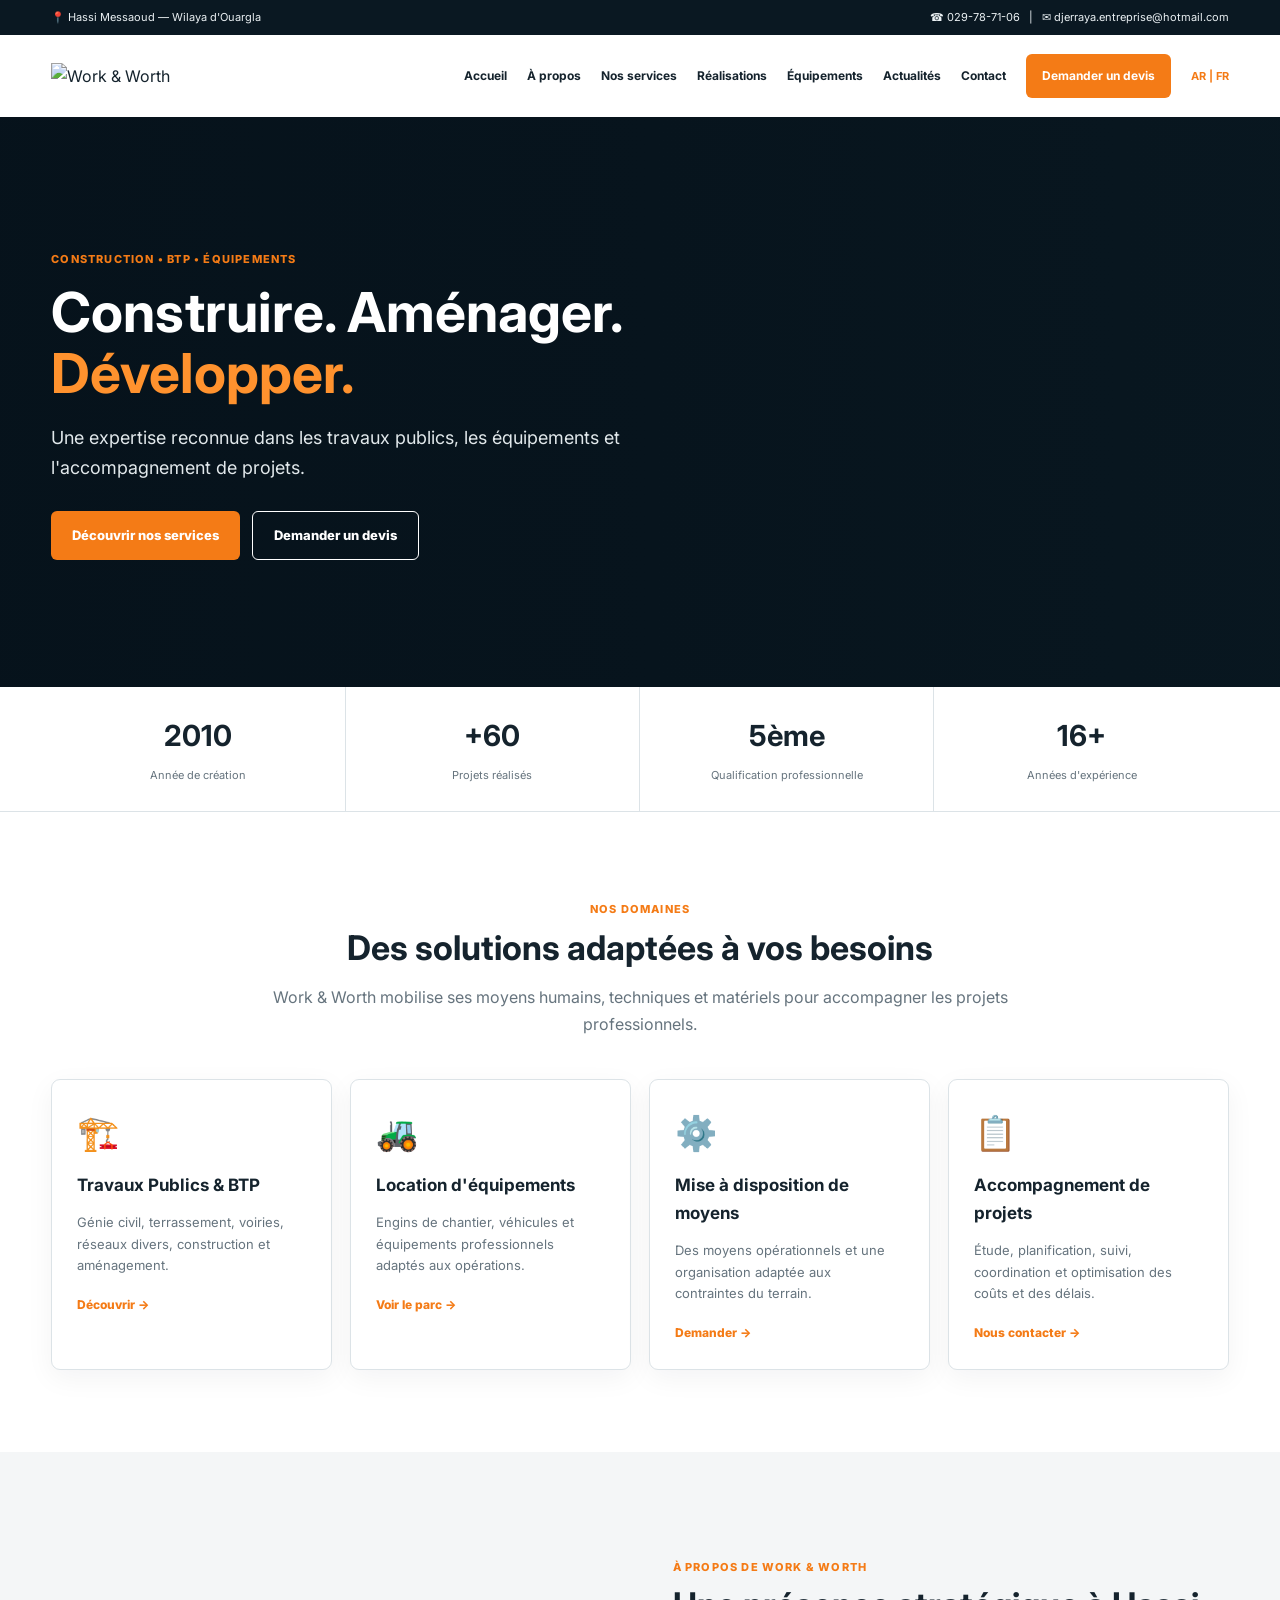
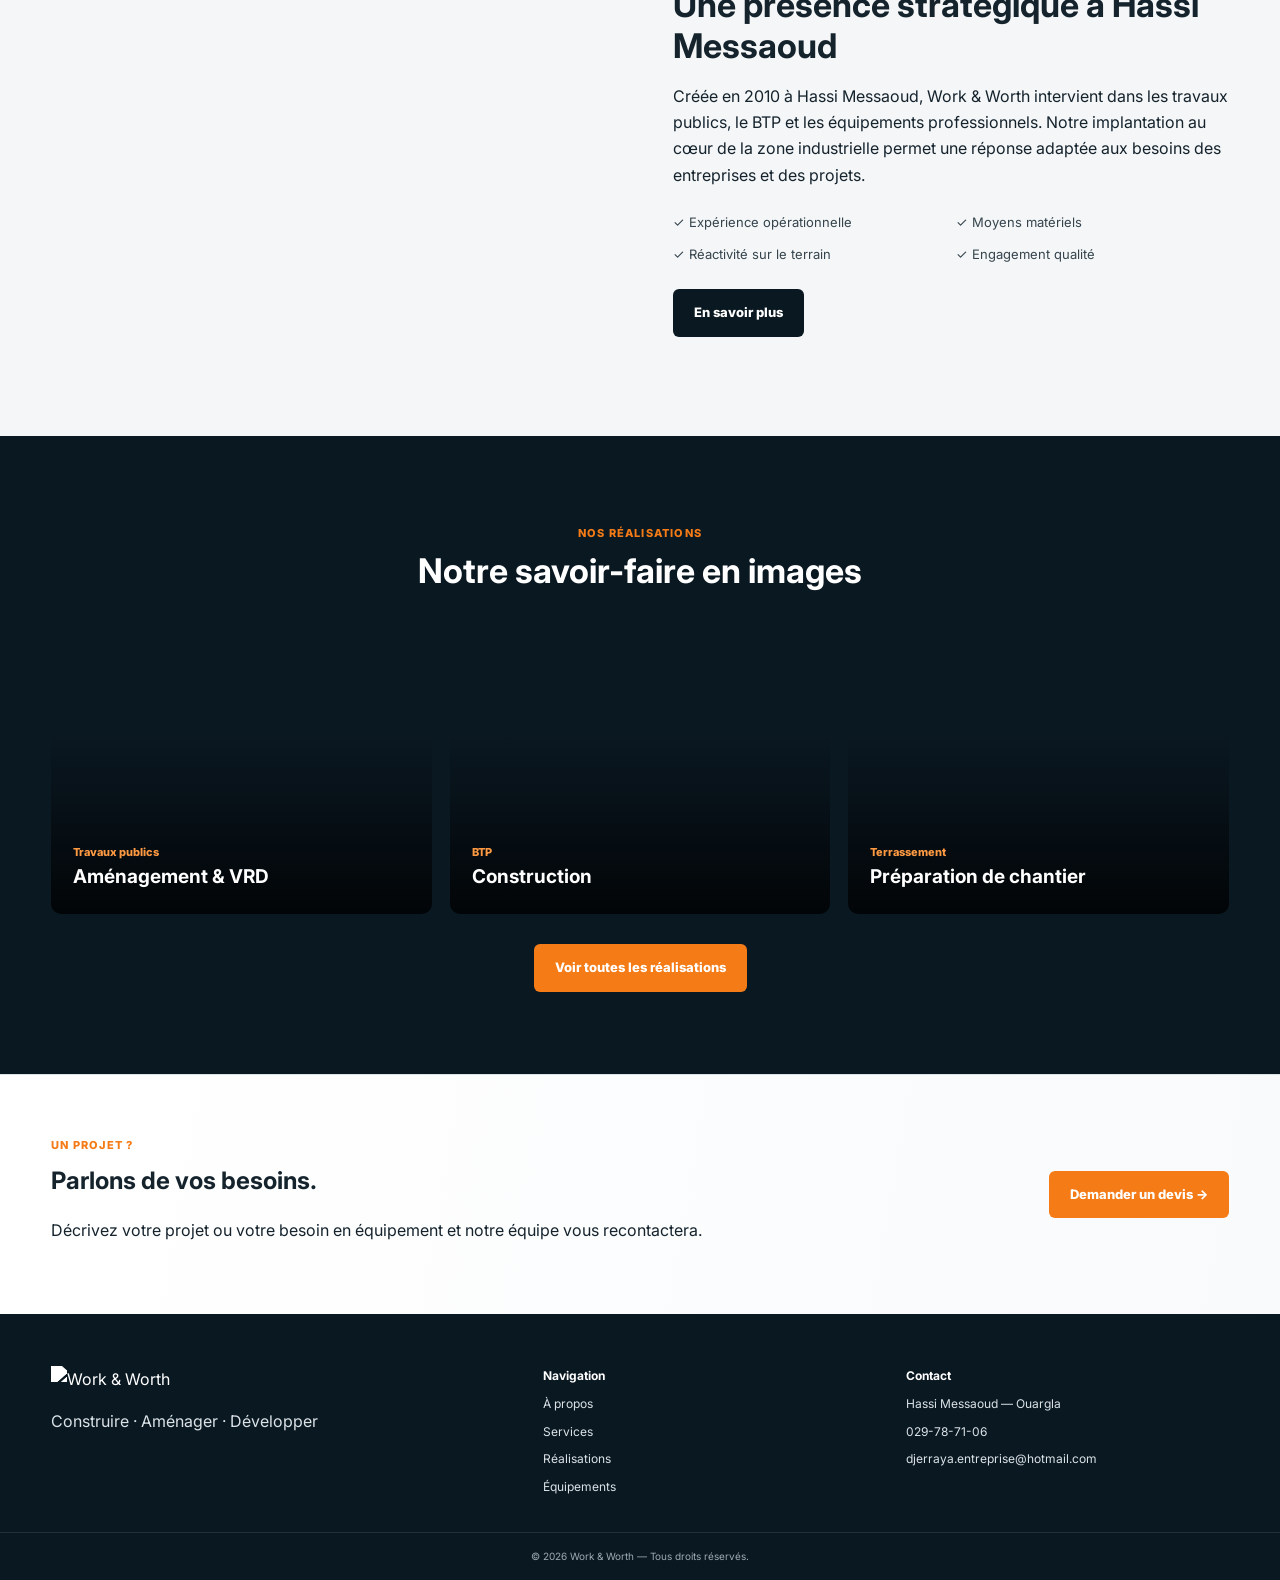
==== index.html @ 518b49a3 "Add files via upload" ====
<!doctype html><html lang="fr"><head><meta charset="utf-8"><meta name="viewport" content="width=device-width,initial-scale=1"><meta name="description" content="Work & Worth — Construction, BTP, équipements et location à Hassi Messaoud."><title>Work & Worth | Accueil</title><link rel="icon" href="assets/logo.png"><link rel="stylesheet" href="style.css"></head><body>
<div class="topline"><div class="container topflex"><span>📍 Hassi Messaoud — Wilaya d'Ouargla</span><span>☎ 029-78-71-06 &nbsp; | &nbsp; ✉ djerraya.entreprise@hotmail.com</span></div></div>
<header><div class="container nav"><a class="logo" href="index.html"><img src="assets/logo.png" alt="Work & Worth"></a><button class="hamb">☰</button><nav><a href="index.html">Accueil</a><a href="a-propos.html">À propos</a><a href="services.html">Nos services</a><a href="realisations.html">Réalisations</a><a href="equipements.html">Équipements</a><a href="actualites.html">Actualités</a><a href="contact.html">Contact</a><a class="navquote" href="devis.html">Demander un devis</a><span class="lang">AR | FR</span></nav></div></header><main>

<section class="hero">
  <div class="hero-bg"></div>
  <div class="container hero-inner">
    <div class="hero-copy">
      <span class="tag">CONSTRUCTION • BTP • ÉQUIPEMENTS</span>
      <h1>Construire. Aménager. <em>Développer.</em></h1>
      <p>Une expertise reconnue dans les travaux publics, les équipements et l'accompagnement de projets.</p>
      <div class="buttons"><a class="btn orange" href="services.html">Découvrir nos services</a><a class="btn outline" href="devis.html">Demander un devis</a></div>
    </div>
  </div>
</section>
<section class="numbers"><div class="container number-grid">
  <div><strong>2010</strong><span>Année de création</span></div><div><strong>+60</strong><span>Projets réalisés</span></div><div><strong>5ème</strong><span>Qualification professionnelle</span></div><div><strong>16+</strong><span>Années d'expérience</span></div>
</div></section>
<section class="section"><div class="container">
  <div class="heading"><span class="tag">NOS DOMAINES</span><h2>Des solutions adaptées à vos besoins</h2><p>Work & Worth mobilise ses moyens humains, techniques et matériels pour accompagner les projets professionnels.</p></div>
  <div class="cards">
    <article><div class="card-icon">🏗️</div><h3>Travaux Publics & BTP</h3><p>Génie civil, terrassement, voiries, réseaux divers, construction et aménagement.</p><a href="services.html">Découvrir →</a></article>
    <article><div class="card-icon">🚜</div><h3>Location d'équipements</h3><p>Engins de chantier, véhicules et équipements professionnels adaptés aux opérations.</p><a href="equipements.html">Voir le parc →</a></article>
    <article><div class="card-icon">⚙️</div><h3>Mise à disposition de moyens</h3><p>Des moyens opérationnels et une organisation adaptée aux contraintes du terrain.</p><a href="devis.html">Demander →</a></article>
    <article><div class="card-icon">📋</div><h3>Accompagnement de projets</h3><p>Étude, planification, suivi, coordination et optimisation des coûts et des délais.</p><a href="contact.html">Nous contacter →</a></article>
  </div>
</div></section>
<section class="section split"><div class="container split-grid">
  <div class="photo photo-1"></div><div><span class="tag">À PROPOS DE WORK & WORTH</span><h2>Une présence stratégique à Hassi Messaoud</h2><p>Créée en 2010 à Hassi Messaoud, Work & Worth intervient dans les travaux publics, le BTP et les équipements professionnels. Notre implantation au cœur de la zone industrielle permet une réponse adaptée aux besoins des entreprises et des projets.</p><div class="checks"><span>✓ Expérience opérationnelle</span><span>✓ Moyens matériels</span><span>✓ Réactivité sur le terrain</span><span>✓ Engagement qualité</span></div><a class="btn darkbtn" href="a-propos.html">En savoir plus</a></div>
</div></section>
<section class="section dark-section"><div class="container"><div class="heading light"><span class="tag">NOS RÉALISATIONS</span><h2>Notre savoir-faire en images</h2></div><div class="projects">
  <a class="project p1" href="realisations.html"><span>Travaux publics</span><b>Aménagement & VRD</b></a>
  <a class="project p2" href="realisations.html"><span>BTP</span><b>Construction</b></a>
  <a class="project p3" href="realisations.html"><span>Terrassement</span><b>Préparation de chantier</b></a>
</div><div class="center"><a class="btn orange" href="realisations.html">Voir toutes les réalisations</a></div></div></section>
<section class="cta"><div class="container cta-inner"><div><span class="tag">UN PROJET ?</span><h2>Parlons de vos besoins.</h2><p>Décrivez votre projet ou votre besoin en équipement et notre équipe vous recontactera.</p></div><a class="btn orange" href="devis.html">Demander un devis →</a></div></section>
</main><footer><div class="container footergrid"><div><img src="assets/logo.png" alt="Work & Worth" class="flogo"><p>Construire · Aménager · Développer</p></div><div><b>Navigation</b><a href="a-propos.html">À propos</a><a href="services.html">Services</a><a href="realisations.html">Réalisations</a><a href="equipements.html">Équipements</a></div><div><b>Contact</b><span>Hassi Messaoud — Ouargla</span><span>029-78-71-06</span><span>djerraya.entreprise@hotmail.com</span></div></div><div class="copy">© 2026 Work & Worth — Tous droits réservés.</div></footer><script src="script.js"></script></body></html>
---- style.css ----
@import url('https://fonts.googleapis.com/css2?family=Inter:wght@400;500;600;700;800&display=swap');
:root{--navy:#0a1822;--ink:#15232d;--orange:#f47b16;--red:#d91d22;--pale:#f4f6f7;--muted:#66747e;--line:#dce3e7}*{box-sizing:border-box}html{scroll-behavior:smooth}body{margin:0;font-family:Inter,Arial,sans-serif;color:var(--ink);line-height:1.65;background:#fff}a{text-decoration:none;color:inherit}.container{width:min(1180px,92%);margin:auto}.topline{background:var(--navy);color:#eaf0f3;font-size:11px}.topflex{min-height:35px;display:flex;justify-content:space-between;align-items:center}.nav{height:82px;display:flex;align-items:center;justify-content:space-between}.logo img{width:205px;height:70px;object-fit:contain}.nav nav{display:flex;align-items:center;gap:20px;font-size:12px;font-weight:700}.nav nav a:hover{color:var(--orange)}.navquote{background:var(--orange);color:#fff!important;padding:12px 16px;border-radius:6px}.lang{font-size:11px;color:var(--orange);white-space:nowrap}.hamb{display:none;border:0;background:none;font-size:26px}.hero{height:570px;position:relative;overflow:hidden;background:#091821}.hero-bg{position:absolute;inset:0;background:linear-gradient(90deg,rgba(6,18,27,.94) 0%,rgba(6,18,27,.70) 47%,rgba(6,18,27,.22)),url('https://images.unsplash.com/photo-1504307651254-35680f356dfd?auto=format&fit=crop&w=1900&q=85') center/cover}.hero-inner{height:100%;display:flex;align-items:center;position:relative}.hero-copy{max-width:680px;color:#fff}.tag{font-size:11px;letter-spacing:1.2px;font-weight:800;color:var(--orange);display:inline-block}.hero h1{font-size:55px;line-height:1.1;margin:12px 0 20px}.hero h1 em{font-style:normal;color:#ff922e}.hero p{font-size:18px;color:#e1e8eb;max-width:630px}.buttons{display:flex;gap:12px;margin-top:28px}.btn{display:inline-flex;border:0;padding:13px 21px;border-radius:6px;font-weight:800;font-size:13px;align-items:center;justify-content:center;cursor:pointer}.orange{background:var(--orange);color:#fff}.outline{border:1px solid #fff;color:#fff}.darkbtn{background:var(--navy);color:#fff}.numbers{border-bottom:1px solid var(--line)}.number-grid{display:grid;grid-template-columns:repeat(4,1fr)}.number-grid div{text-align:center;padding:25px 10px;border-right:1px solid var(--line)}.number-grid div:last-child{border:0}.number-grid strong{display:block;font-size:29px}.number-grid span{font-size:11px;color:var(--muted)}.section{padding:82px 0}.heading{text-align:center;max-width:780px;margin:0 auto 42px}.heading h2,.section h2{font-size:34px;line-height:1.2;margin:7px 0 12px}.heading p{color:var(--muted)}.cards{display:grid;grid-template-columns:repeat(4,1fr);gap:18px}.cards article{border:1px solid var(--line);border-radius:9px;padding:25px;background:#fff;box-shadow:0 8px 28px rgba(10,24,34,.05)}.cards.three{grid-template-columns:repeat(3,1fr)}.card-icon{font-size:34px}.cards h3{font-size:17px;margin:10px 0}.cards p{font-size:13px;color:var(--muted)}.cards a{font-size:12px;color:var(--orange);font-weight:800}.split{background:var(--pale)}.split-grid{display:grid;grid-template-columns:1fr 1fr;gap:65px;align-items:center}.photo{height:420px;border-radius:12px;background:center/cover}.photo-1{background-image:url('https://images.unsplash.com/photo-1541888946425-d81bb19240f5?auto=format&fit=crop&w=1100&q=85')}.checks{display:grid;grid-template-columns:1fr 1fr;gap:10px;margin:24px 0;color:#35444d;font-size:13px}.dark-section{background:var(--navy);color:#fff}.light{color:#fff}.projects{display:grid;grid-template-columns:repeat(3,1fr);gap:18px;margin-bottom:30px}.project{height:280px;border-radius:10px;overflow:hidden;display:flex;flex-direction:column;justify-content:flex-end;padding:22px;background-size:cover;background-position:center;position:relative;color:#fff}.project:before{content:"";position:absolute;inset:0;background:linear-gradient(transparent 35%,rgba(0,0,0,.8))}.project>*{position:relative}.project span{color:#ff9a42;font-size:11px;font-weight:800}.project b{font-size:19px}.p1{background-image:url('https://images.unsplash.com/photo-1531835551805-16d864c8d311?auto=format&fit=crop&w=900&q=85')}.p2{background-image:url('https://images.unsplash.com/photo-1541888946425-d81bb19240f5?auto=format&fit=crop&w=900&q=85')}.p3{background-image:url('https://images.unsplash.com/photo-1580901368919-7738efb0f87e?auto=format&fit=crop&w=900&q=85')}.center{text-align:center}.cta{background:linear-gradient(100deg,#fff,#f8fafb);border-top:1px solid var(--line)}.cta-inner{display:flex;align-items:center;justify-content:space-between;gap:30px;padding:55px 0}.cta h2{margin:5px 0}.page-hero{background:linear-gradient(100deg,var(--navy),#1a3544);color:#fff;padding:85px 0}.page-hero h1{font-size:44px;max-width:780px;line-height:1.15;margin:8px 0}.page-hero p{color:#cbd5da}.two{display:grid;grid-template-columns:1fr 1fr;gap:70px;align-items:start}.timeline{border-left:3px solid var(--orange);padding-left:28px}.timeline div{padding:0 0 28px}.timeline b{display:block;font-size:28px;color:var(--orange)}.timeline span{color:var(--muted)}.pale{background:var(--pale)}.service-list{display:grid;gap:20px}.service-list article{display:grid;grid-template-columns:130px 1fr;gap:30px;border:1px solid var(--line);border-radius:10px;padding:30px;background:#fff}.big-icon{font-size:52px}.service-list h2{font-size:27px}.service-list ul{color:var(--muted);columns:2}.filter{display:flex;gap:8px;flex-wrap:wrap;margin-bottom:28px}.filter button{border:1px solid var(--line);background:#fff;border-radius:20px;padding:9px 16px;font-weight:700;cursor:pointer}.filter button.active,.filter button:hover{background:var(--orange);color:#fff;border-color:var(--orange)}.gallery{display:grid;grid-template-columns:repeat(3,1fr);gap:20px}.gallery-card{border:1px solid var(--line);border-radius:10px;overflow:hidden;background:#fff}.gallery-card>div{height:220px;background:center/cover}.gallery-card h3{font-size:16px;margin:15px 17px 2px}.gallery-card span{font-size:11px;color:var(--orange);font-weight:800;margin:0 17px 18px;display:block}.g1>div{background-image:url('https://images.unsplash.com/photo-1531835551805-16d864c8d311?auto=format&fit=crop&w=900&q=85')}.g2>div{background-image:url('https://images.unsplash.com/photo-1541888946425-d81bb19240f5?auto=format&fit=crop&w=900&q=85')}.g3>div{background-image:url('https://images.unsplash.com/photo-1580901368919-7738efb0f87e?auto=format&fit=crop&w=900&q=85')}.g4>div{background-image:url('https://images.unsplash.com/photo-1586864387967-d02ef85d93e8?auto=format&fit=crop&w=900&q=85')}.g5>div{background-image:url('https://images.unsplash.com/photo-1558618666-fcd25c85cd64?auto=format&fit=crop&w=900&q=85')}.g6>div{background-image:url('https://images.unsplash.com/photo-1601584115197-04ecc0da31d8?auto=format&fit=crop&w=900&q=85')}.equipment-grid{display:grid;grid-template-columns:repeat(4,1fr);gap:18px}.equipment{border:1px solid var(--line);border-radius:10px;overflow:hidden;background:#fff}.machine{height:220px;background:center/cover}.m1{background-image:url('https://images.unsplash.com/photo-1580901368919-7738efb0f87e?auto=format&fit=crop&w=900&q=85')}.m2{background-image:url('https://images.unsplash.com/photo-1558618666-fcd25c85cd64?auto=format&fit=crop&w=900&q=85')}.m3{background-image:url('https://images.unsplash.com/photo-1601584115197-04ecc0da31d8?auto=format&fit=crop&w=900&q=85')}.m4{background-image:url('https://images.unsplash.com/photo-1544829099-b9a0c07fad1a?auto=format&fit=crop&w=900&q=85')}.equipment h3,.equipment p,.equipment a{margin-left:17px;margin-right:17px}.equipment h3{font-size:16px;margin-top:15px;margin-bottom:3px}.equipment p{font-size:12px;color:var(--muted)}.equipment a{display:block;color:var(--orange);font-size:12px;font-weight:800;margin-bottom:18px}.news-grid{display:grid;grid-template-columns:repeat(3,1fr);gap:20px}.news-grid article{border:1px solid var(--line);border-radius:10px;padding:28px}.form-wrap{display:grid;grid-template-columns:.8fr 1.2fr;gap:65px}.info-box{display:flex;flex-direction:column;gap:6px;border-left:4px solid var(--orange);padding:18px;background:var(--pale);margin-top:25px}.form-wrap form,.contact-grid form{display:grid;grid-template-columns:1fr 1fr;gap:12px}.form-wrap input,.form-wrap select,.form-wrap textarea,.contact-grid input,.contact-grid textarea{padding:14px;border:1px solid var(--line);border-radius:6px;font:inherit;width:100%}.form-wrap textarea,.form-wrap .file,.form-wrap button,.form-wrap #formMsg,.contact-grid textarea,.contact-grid button,.contact-grid #contactMsg{grid-column:1/-1}.form-wrap textarea,.contact-grid textarea{min-height:145px;resize:vertical}.file{padding:13px;border:1px dashed #c8d1d6;border-radius:6px;color:var(--muted);cursor:pointer}.file input{display:none}.form-wrap button,.contact-grid button{width:max-content}.form-wrap p,.contact-grid p{font-size:12px;color:var(--orange)}.contact-grid{display:grid;grid-template-columns:1fr 1fr;gap:60px}.contact-info p{font-size:14px}.map{margin-top:40px;height:280px;border-radius:12px;background:linear-gradient(135deg,#e6ecef,#cfd8dc);display:flex;align-items:center;justify-content:center;flex-direction:column;gap:5px;color:var(--navy);letter-spacing:2px}.map span{letter-spacing:0;color:var(--muted);font-size:12px}footer{background:var(--navy);color:#dbe3e7;padding:52px 0 0}.footergrid{display:grid;grid-template-columns:1.4fr 1fr 1fr;gap:40px}.flogo{width:185px;height:68px;object-fit:contain;filter:brightness(0) invert(1)}.footergrid>div:not(:first-child){display:flex;flex-direction:column;gap:8px;font-size:12px}.footergrid b{color:#fff}.copy{text-align:center;border-top:1px solid rgba(255,255,255,.1);padding:15px;margin-top:35px;font-size:10px;color:#9eabb3}
@media(max-width:950px){.nav nav{display:none;position:absolute;left:0;right:0;top:117px;background:#fff;padding:20px;flex-direction:column;box-shadow:0 10px 25px #0001}.nav nav.open{display:flex}.hamb{display:block}.cards,.equipment-grid{grid-template-columns:repeat(2,1fr)}.projects,.gallery,.news-grid{grid-template-columns:1fr 1fr}.hero h1{font-size:44px}.split-grid,.two,.form-wrap,.contact-grid{grid-template-columns:1fr}.number-grid{grid-template-columns:repeat(2,1fr)}.number-grid div:nth-child(2){border-right:0}.footergrid{grid-template-columns:1fr 1fr}}
@media(max-width:600px){.topflex span:last-child{display:none}.logo img{width:170px}.hero{height:610px}.hero h1{font-size:35px}.hero p{font-size:14px}.buttons{flex-direction:column}.section{padding:58px 0}.heading h2,.section h2{font-size:28px}.cards,.cards.three,.projects,.gallery,.equipment-grid,.news-grid,.number-grid{grid-template-columns:1fr}.number-grid div{border-right:0;border-bottom:1px solid var(--line)}.page-hero h1{font-size:34px}.service-list article{grid-template-columns:1fr}.service-list ul{columns:1}.form-wrap form,.contact-grid form{grid-template-columns:1fr}.form-wrap textarea,.form-wrap .file,.form-wrap button,.form-wrap #formMsg,.contact-grid textarea,.contact-grid button,.contact-grid #contactMsg{grid-column:auto}.cta-inner{flex-direction:column;align-items:flex-start}.footergrid{grid-template-columns:1fr}}
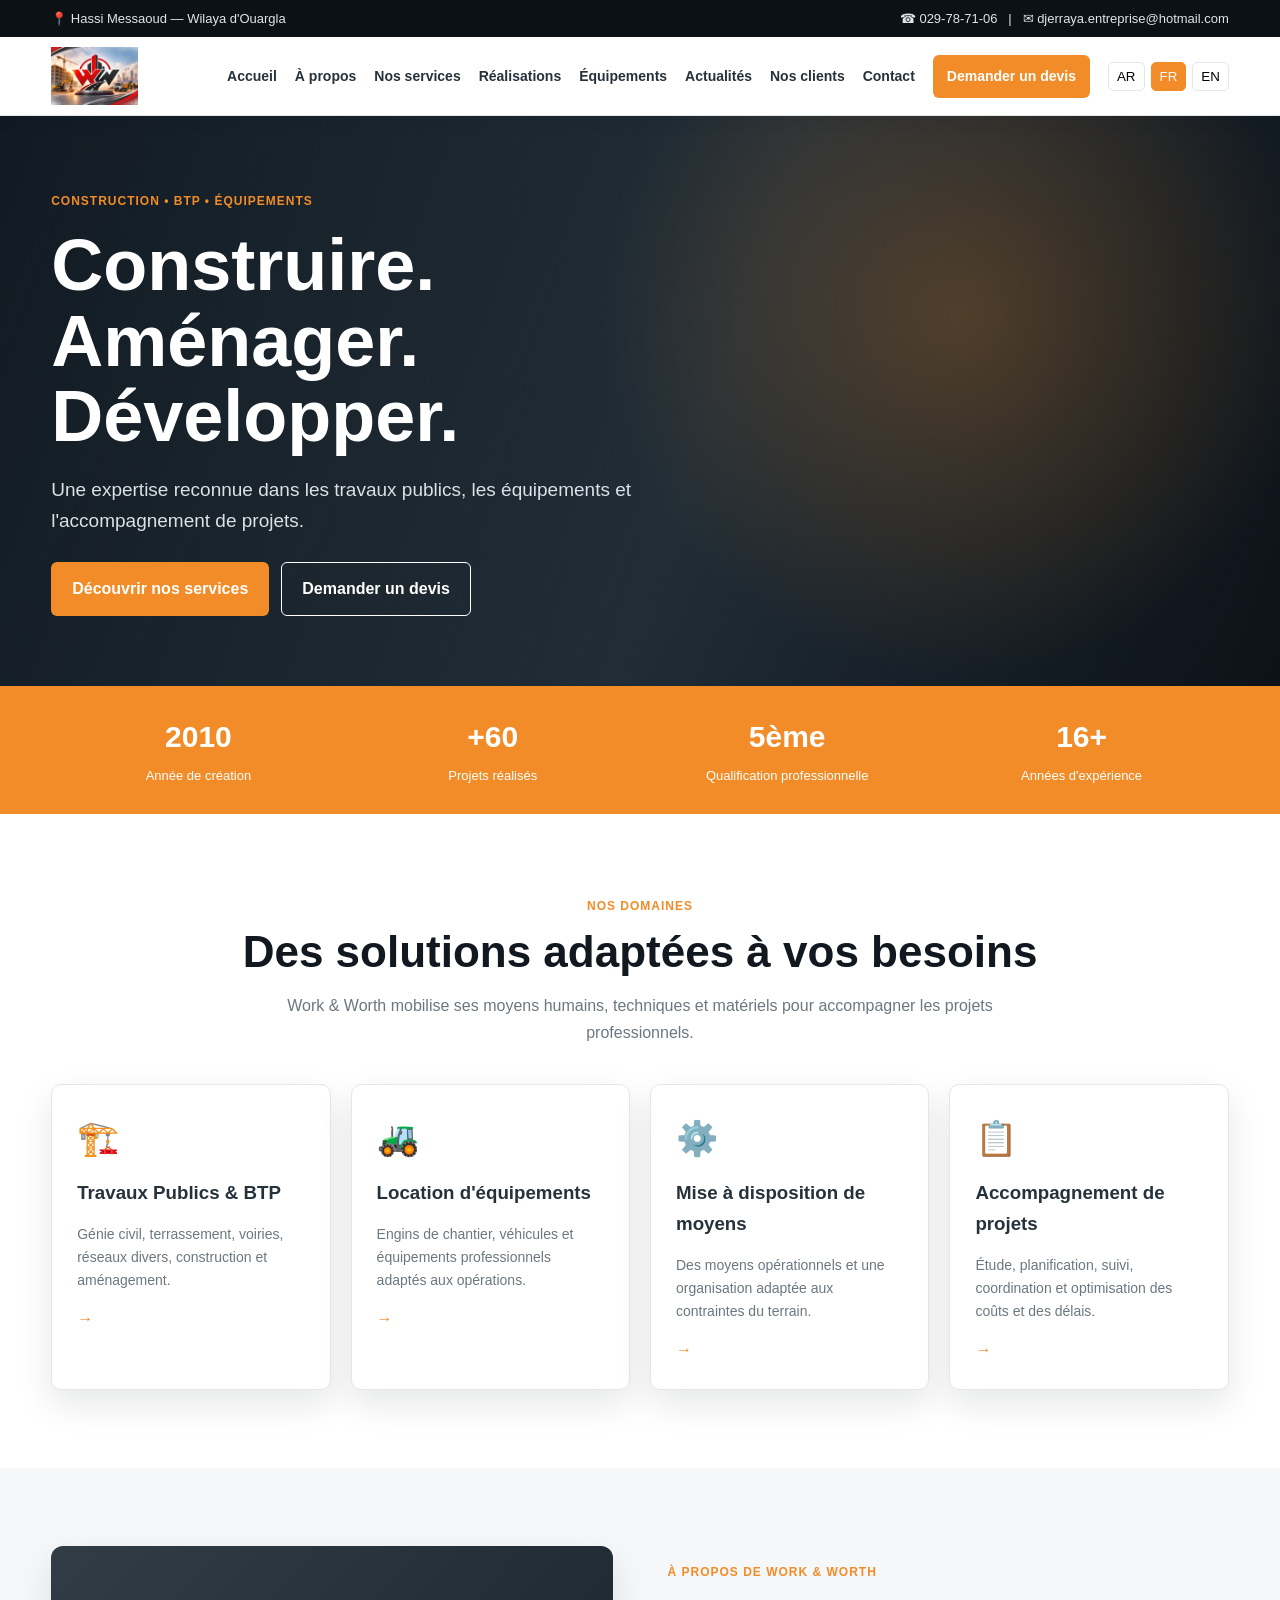
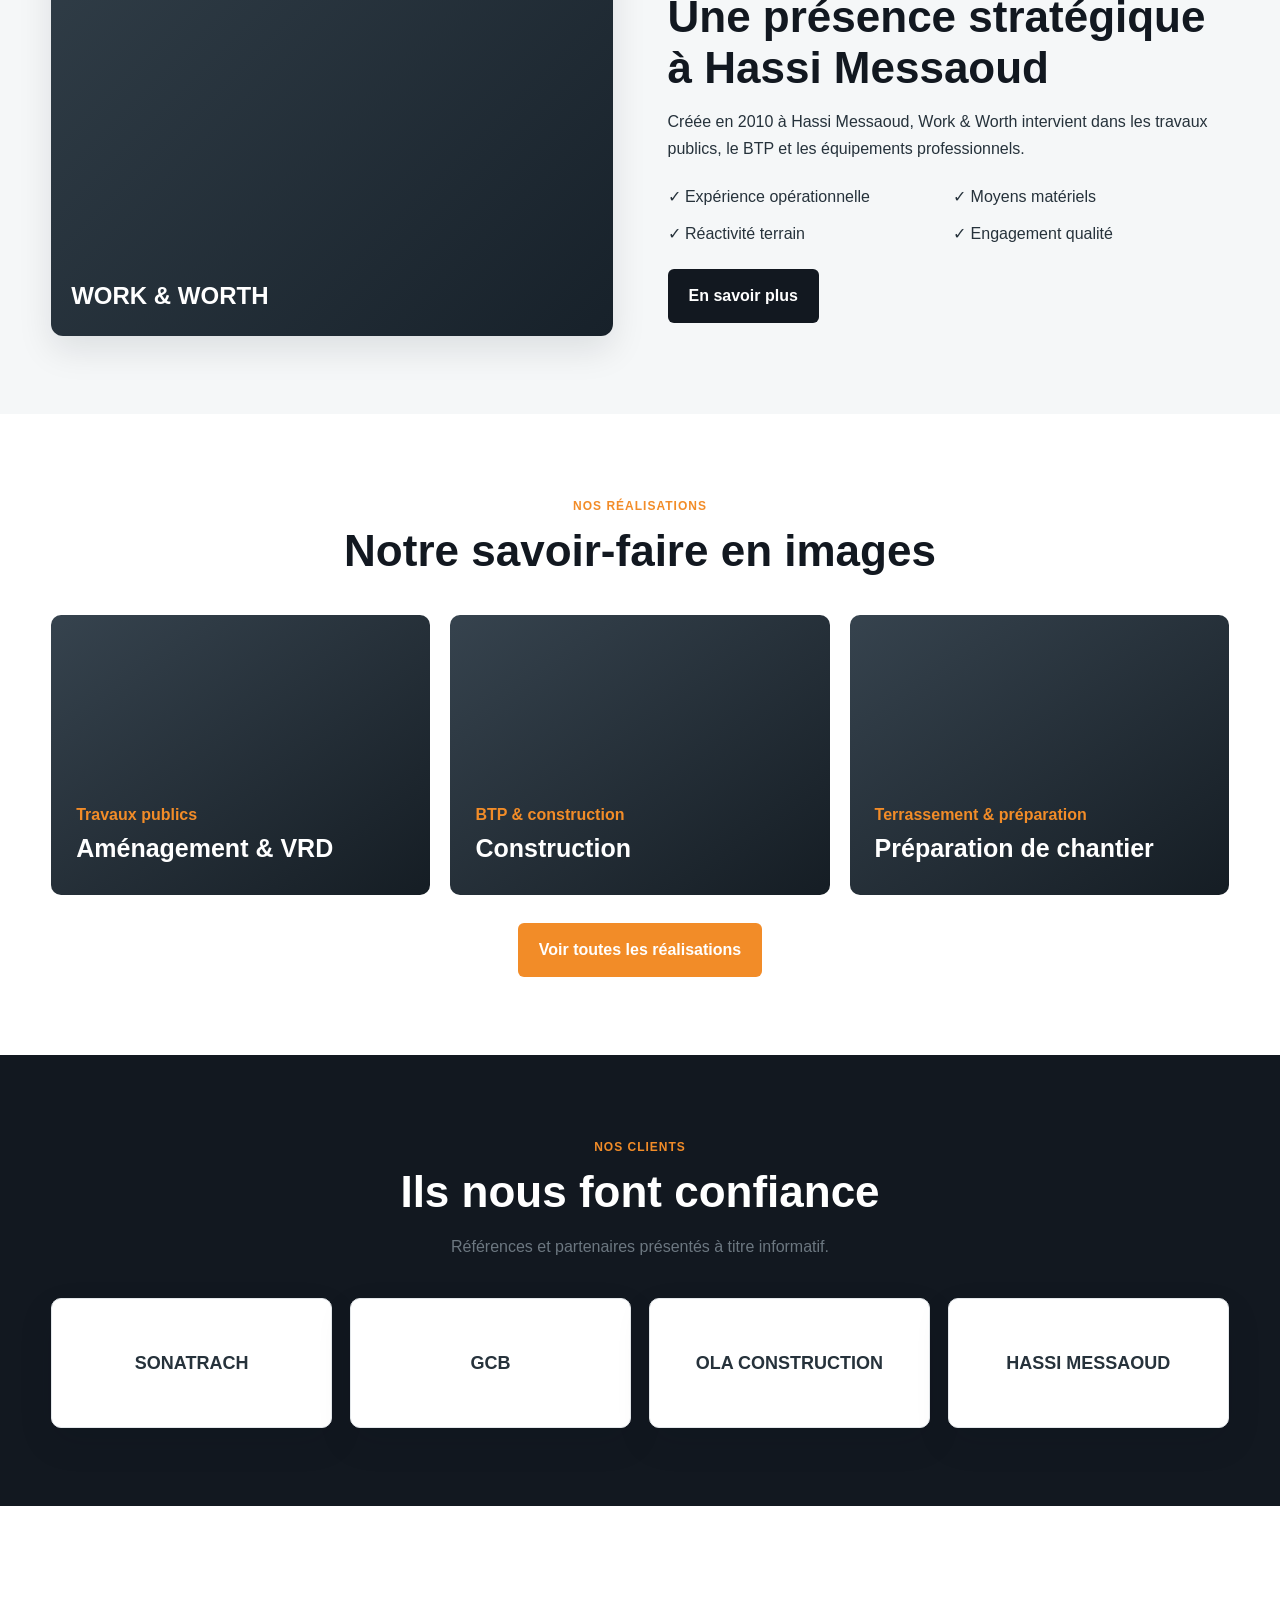
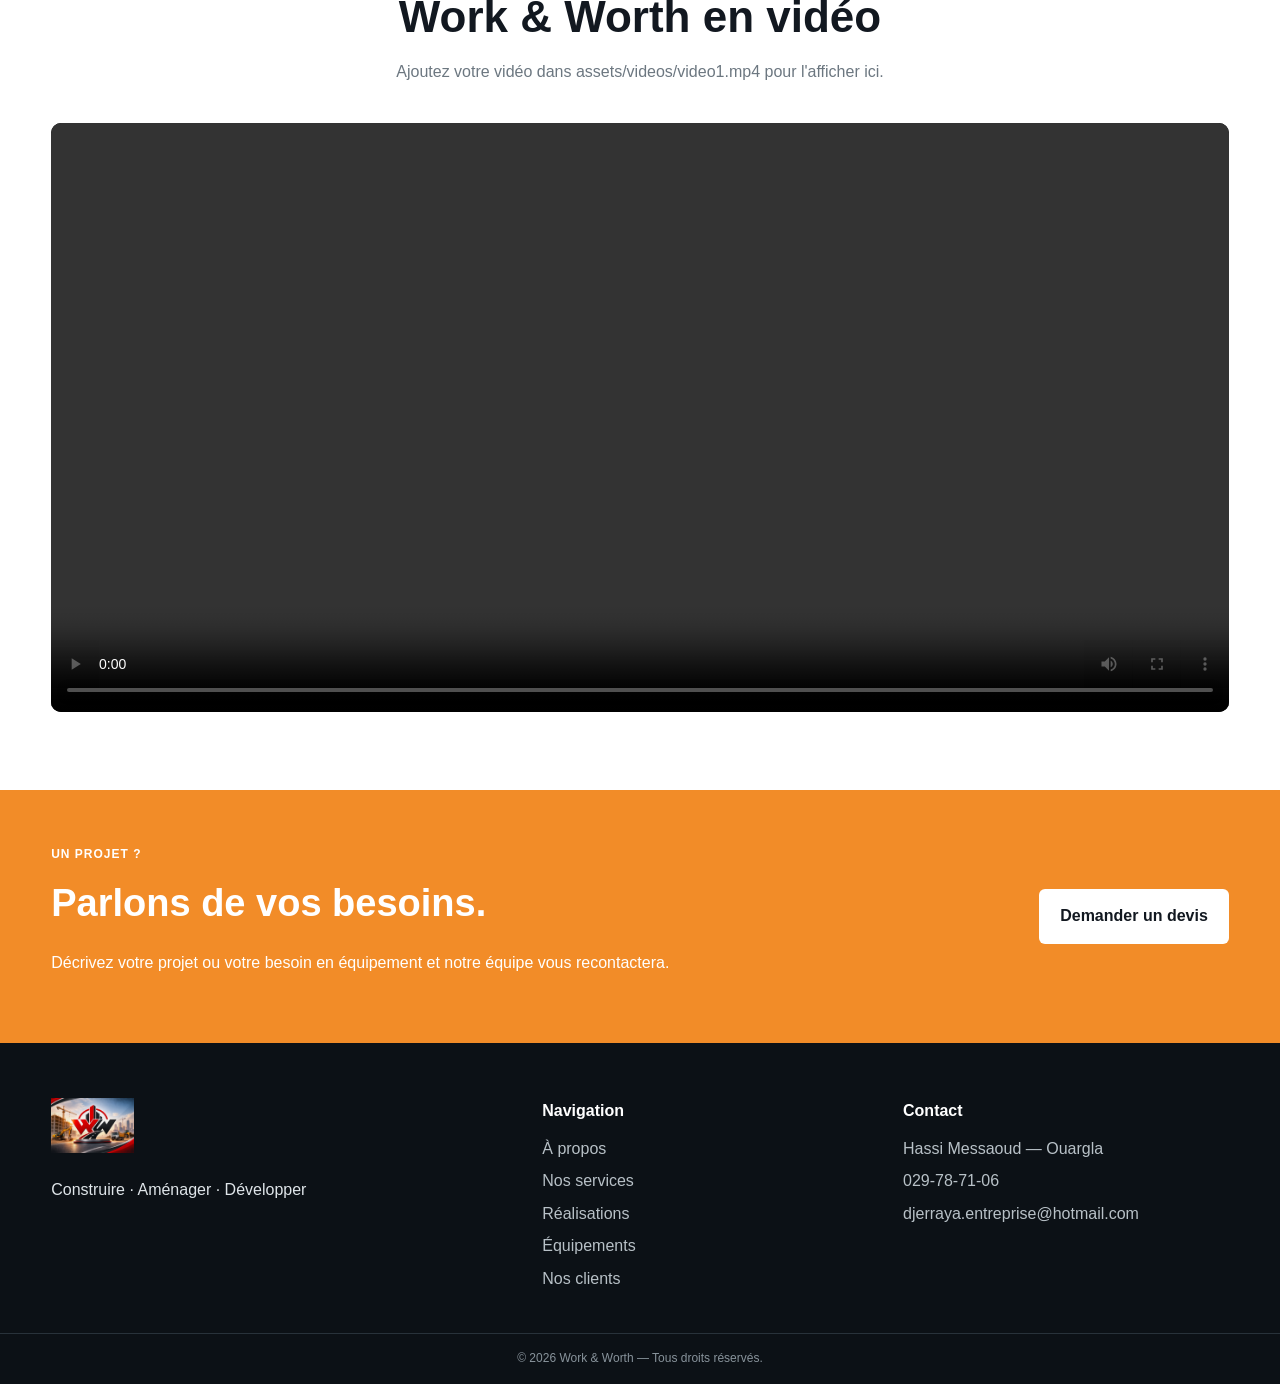
==== commit 792f76b8: "Add files via upload" ====
--- a/index.html
+++ b/index.html
@@ -1,37 +1,39 @@
-<!doctype html><html lang="fr"><head><meta charset="utf-8"><meta name="viewport" content="width=device-width,initial-scale=1"><meta name="description" content="Work & Worth — Construction, BTP, équipements et location à Hassi Messaoud."><title>Work & Worth | Accueil</title><link rel="icon" href="assets/logo.png"><link rel="stylesheet" href="style.css"></head><body>
+<!doctype html>
+<html lang="fr"><head><meta charset="utf-8"><meta name="viewport" content="width=device-width,initial-scale=1">
+<meta name="description" content="Work & Worth — Construction, BTP, équipements et services professionnels à Hassi Messaoud.">
+<title>Work & Worth</title><link rel="icon" href="assets/logo.png"><link rel="stylesheet" href="style.css"></head><body>
 <div class="topline"><div class="container topflex"><span>📍 Hassi Messaoud — Wilaya d'Ouargla</span><span>☎ 029-78-71-06 &nbsp; | &nbsp; ✉ djerraya.entreprise@hotmail.com</span></div></div>
-<header><div class="container nav"><a class="logo" href="index.html"><img src="assets/logo.png" alt="Work & Worth"></a><button class="hamb">☰</button><nav><a href="index.html">Accueil</a><a href="a-propos.html">À propos</a><a href="services.html">Nos services</a><a href="realisations.html">Réalisations</a><a href="equipements.html">Équipements</a><a href="actualites.html">Actualités</a><a href="contact.html">Contact</a><a class="navquote" href="devis.html">Demander un devis</a><span class="lang">AR | FR</span></nav></div></header><main>
+<header><div class="container nav"><a class="logo" href="index.html"><img src="assets/logo.png" alt="Work & Worth"></a><button class="hamb" aria-label="Menu">☰</button><nav>
+    <a href="index.html" data-i18n="nav_home"></a>
+    <a href="a-propos.html" data-i18n="nav_about"></a>
+    <a href="services.html" data-i18n="nav_services"></a>
+    <a href="realisations.html" data-i18n="nav_projects"></a>
+    <a href="equipements.html" data-i18n="nav_equipment"></a>
+    <a href="actualites.html" data-i18n="nav_news"></a>
+    <a href="clients.html" data-i18n="nav_clients"></a>
+    <a href="contact.html" data-i18n="nav_contact"></a>
+    <a class="navquote" href="devis.html" data-i18n="nav_quote"></a>
+    <span class="lang-menu"><button data-lang-btn="ar">AR</button><button data-lang-btn="fr">FR</button><button data-lang-btn="en">EN</button></span>
+    </nav></div></header>
 
-<section class="hero">
-  <div class="hero-bg"></div>
-  <div class="container hero-inner">
-    <div class="hero-copy">
-      <span class="tag">CONSTRUCTION • BTP • ÉQUIPEMENTS</span>
-      <h1>Construire. Aménager. <em>Développer.</em></h1>
-      <p>Une expertise reconnue dans les travaux publics, les équipements et l'accompagnement de projets.</p>
-      <div class="buttons"><a class="btn orange" href="services.html">Découvrir nos services</a><a class="btn outline" href="devis.html">Demander un devis</a></div>
-    </div>
-  </div>
-</section>
-<section class="numbers"><div class="container number-grid">
-  <div><strong>2010</strong><span>Année de création</span></div><div><strong>+60</strong><span>Projets réalisés</span></div><div><strong>5ème</strong><span>Qualification professionnelle</span></div><div><strong>16+</strong><span>Années d'expérience</span></div>
-</div></section>
-<section class="section"><div class="container">
-  <div class="heading"><span class="tag">NOS DOMAINES</span><h2>Des solutions adaptées à vos besoins</h2><p>Work & Worth mobilise ses moyens humains, techniques et matériels pour accompagner les projets professionnels.</p></div>
-  <div class="cards">
-    <article><div class="card-icon">🏗️</div><h3>Travaux Publics & BTP</h3><p>Génie civil, terrassement, voiries, réseaux divers, construction et aménagement.</p><a href="services.html">Découvrir →</a></article>
-    <article><div class="card-icon">🚜</div><h3>Location d'équipements</h3><p>Engins de chantier, véhicules et équipements professionnels adaptés aux opérations.</p><a href="equipements.html">Voir le parc →</a></article>
-    <article><div class="card-icon">⚙️</div><h3>Mise à disposition de moyens</h3><p>Des moyens opérationnels et une organisation adaptée aux contraintes du terrain.</p><a href="devis.html">Demander →</a></article>
-    <article><div class="card-icon">📋</div><h3>Accompagnement de projets</h3><p>Étude, planification, suivi, coordination et optimisation des coûts et des délais.</p><a href="contact.html">Nous contacter →</a></article>
-  </div>
-</div></section>
-<section class="section split"><div class="container split-grid">
-  <div class="photo photo-1"></div><div><span class="tag">À PROPOS DE WORK & WORTH</span><h2>Une présence stratégique à Hassi Messaoud</h2><p>Créée en 2010 à Hassi Messaoud, Work & Worth intervient dans les travaux publics, le BTP et les équipements professionnels. Notre implantation au cœur de la zone industrielle permet une réponse adaptée aux besoins des entreprises et des projets.</p><div class="checks"><span>✓ Expérience opérationnelle</span><span>✓ Moyens matériels</span><span>✓ Réactivité sur le terrain</span><span>✓ Engagement qualité</span></div><a class="btn darkbtn" href="a-propos.html">En savoir plus</a></div>
-</div></section>
-<section class="section dark-section"><div class="container"><div class="heading light"><span class="tag">NOS RÉALISATIONS</span><h2>Notre savoir-faire en images</h2></div><div class="projects">
-  <a class="project p1" href="realisations.html"><span>Travaux publics</span><b>Aménagement & VRD</b></a>
-  <a class="project p2" href="realisations.html"><span>BTP</span><b>Construction</b></a>
-  <a class="project p3" href="realisations.html"><span>Terrassement</span><b>Préparation de chantier</b></a>
-</div><div class="center"><a class="btn orange" href="realisations.html">Voir toutes les réalisations</a></div></div></section>
-<section class="cta"><div class="container cta-inner"><div><span class="tag">UN PROJET ?</span><h2>Parlons de vos besoins.</h2><p>Décrivez votre projet ou votre besoin en équipement et notre équipe vous recontactera.</p></div><a class="btn orange" href="devis.html">Demander un devis →</a></div></section>
-</main><footer><div class="container footergrid"><div><img src="assets/logo.png" alt="Work & Worth" class="flogo"><p>Construire · Aménager · Développer</p></div><div><b>Navigation</b><a href="a-propos.html">À propos</a><a href="services.html">Services</a><a href="realisations.html">Réalisations</a><a href="equipements.html">Équipements</a></div><div><b>Contact</b><span>Hassi Messaoud — Ouargla</span><span>029-78-71-06</span><span>djerraya.entreprise@hotmail.com</span></div></div><div class="copy">© 2026 Work & Worth — Tous droits réservés.</div></footer><script src="script.js"></script></body></html>+<main>
+<section class="hero"><div class="hero-bg"></div><div class="container hero-inner"><div class="hero-copy">
+<span class="tag" data-i18n="hero_tag"></span><h1 data-i18n="hero_title"></h1><p data-i18n="hero_text"></p>
+<div class="buttons"><a class="btn orange" href="services.html" data-i18n="hero_services"></a><a class="btn outline" href="devis.html" data-i18n="hero_quote"></a></div>
+</div></div></section>
+<section class="numbers"><div class="container number-grid"><div><strong>2010</strong><span data-i18n="stats_year"></span></div><div><strong>+60</strong><span data-i18n="stats_projects"></span></div><div><strong>5ème</strong><span data-i18n="stats_qual"></span></div><div><strong>16+</strong><span data-i18n="stats_exp"></span></div></div></section>
+<section class="section"><div class="container"><div class="heading"><span class="tag" data-i18n="domains"></span><h2 data-i18n="solutions"></h2><p data-i18n="domains_text"></p></div>
+<div class="cards"><article class="card"><div class="card-icon">🏗️</div><h3 data-i18n="tp"></h3><p data-i18n="tp_text"></p><a href="services.html">→</a></article>
+<article class="card"><div class="card-icon">🚜</div><h3 data-i18n="equip"></h3><p data-i18n="equip_text"></p><a href="equipements.html">→</a></article>
+<article class="card"><div class="card-icon">⚙️</div><h3 data-i18n="means"></h3><p data-i18n="means_text"></p><a href="devis.html">→</a></article>
+<article class="card"><div class="card-icon">📋</div><h3 data-i18n="support"></h3><p data-i18n="support_text"></p><a href="contact.html">→</a></article></div></div></section>
+<section class="section split"><div class="container split-grid"><div class="photo"></div><div><span class="tag" data-i18n="about_tag"></span><h2 data-i18n="about_title"></h2><p data-i18n="about_text"></p><div class="checks"><span>✓ Expérience opérationnelle</span><span>✓ Moyens matériels</span><span>✓ Réactivité terrain</span><span>✓ Engagement qualité</span></div><a class="btn darkbtn" href="a-propos.html" data-i18n="learn"></a></div></div></section>
+<section class="section"><div class="container"><div class="heading"><span class="tag" data-i18n="achievements"></span><h2 data-i18n="ach_title"></h2></div><div class="projects">
+<a class="project" href="realisations.html"><span data-i18n="project1"></span><b>Aménagement & VRD</b></a><a class="project" href="realisations.html"><span data-i18n="project2"></span><b>Construction</b></a><a class="project" href="realisations.html"><span data-i18n="project3"></span><b>Préparation de chantier</b></a></div><div class="center"><a class="btn orange" href="realisations.html" data-i18n="all_projects"></a></div></div></section>
+<section class="section dark-section"><div class="container"><div class="heading light"><span class="tag" data-i18n="clients"></span><h2 data-i18n="clients_title"></h2><p data-i18n="clients_text"></p></div><div class="client-grid">
+<a class="client-card" href="clients.html">SONATRACH</a><a class="client-card" href="clients.html">GCB</a><a class="client-card" href="clients.html">OLA CONSTRUCTION</a><a class="client-card" href="clients.html">HASSI MESSAOUD</a></div></div></section>
+<section class="section"><div class="container"><div class="heading"><h2 data-i18n="video_title"></h2><p data-i18n="video_note"></p></div><div class="video-box"><video controls preload="metadata"><source src="assets/videos/video1.mp4" type="video/mp4"></video></div></div></section>
+<section class="cta"><div class="container cta-inner"><div><span class="tag" data-i18n="cta_tag"></span><h2 data-i18n="cta_title"></h2><p data-i18n="cta_text"></p></div><a class="btn orange" href="devis.html" data-i18n="nav_quote"></a></div></section>
+</main>
+<footer><div class="container footergrid"><div><img src="assets/logo.png" alt="Work & Worth" class="flogo"><p data-i18n="footer_tag"></p></div><div><b data-i18n="footer_nav"></b><a href="a-propos.html" data-i18n="nav_about"></a><a href="services.html" data-i18n="nav_services"></a><a href="realisations.html" data-i18n="nav_projects"></a><a href="equipements.html" data-i18n="nav_equipment"></a><a href="clients.html" data-i18n="nav_clients"></a></div><div><b data-i18n="footer_contact"></b><span>Hassi Messaoud — Ouargla</span><span>029-78-71-06</span><span>djerraya.entreprise@hotmail.com</span></div></div><div class="copy" data-i18n="rights"></div></footer>
+<script src="script.js"></script></body></html>
--- a/style.css
+++ b/style.css
@@ -1,4 +1,3 @@
-@import url('https://fonts.googleapis.com/css2?family=Inter:wght@400;500;600;700;800&display=swap');
-:root{--navy:#0a1822;--ink:#15232d;--orange:#f47b16;--red:#d91d22;--pale:#f4f6f7;--muted:#66747e;--line:#dce3e7}*{box-sizing:border-box}html{scroll-behavior:smooth}body{margin:0;font-family:Inter,Arial,sans-serif;color:var(--ink);line-height:1.65;background:#fff}a{text-decoration:none;color:inherit}.container{width:min(1180px,92%);margin:auto}.topline{background:var(--navy);color:#eaf0f3;font-size:11px}.topflex{min-height:35px;display:flex;justify-content:space-between;align-items:center}.nav{height:82px;display:flex;align-items:center;justify-content:space-between}.logo img{width:205px;height:70px;object-fit:contain}.nav nav{display:flex;align-items:center;gap:20px;font-size:12px;font-weight:700}.nav nav a:hover{color:var(--orange)}.navquote{background:var(--orange);color:#fff!important;padding:12px 16px;border-radius:6px}.lang{font-size:11px;color:var(--orange);white-space:nowrap}.hamb{display:none;border:0;background:none;font-size:26px}.hero{height:570px;position:relative;overflow:hidden;background:#091821}.hero-bg{position:absolute;inset:0;background:linear-gradient(90deg,rgba(6,18,27,.94) 0%,rgba(6,18,27,.70) 47%,rgba(6,18,27,.22)),url('https://images.unsplash.com/photo-1504307651254-35680f356dfd?auto=format&fit=crop&w=1900&q=85') center/cover}.hero-inner{height:100%;display:flex;align-items:center;position:relative}.hero-copy{max-width:680px;color:#fff}.tag{font-size:11px;letter-spacing:1.2px;font-weight:800;color:var(--orange);display:inline-block}.hero h1{font-size:55px;line-height:1.1;margin:12px 0 20px}.hero h1 em{font-style:normal;color:#ff922e}.hero p{font-size:18px;color:#e1e8eb;max-width:630px}.buttons{display:flex;gap:12px;margin-top:28px}.btn{display:inline-flex;border:0;padding:13px 21px;border-radius:6px;font-weight:800;font-size:13px;align-items:center;justify-content:center;cursor:pointer}.orange{background:var(--orange);color:#fff}.outline{border:1px solid #fff;color:#fff}.darkbtn{background:var(--navy);color:#fff}.numbers{border-bottom:1px solid var(--line)}.number-grid{display:grid;grid-template-columns:repeat(4,1fr)}.number-grid div{text-align:center;padding:25px 10px;border-right:1px solid var(--line)}.number-grid div:last-child{border:0}.number-grid strong{display:block;font-size:29px}.number-grid span{font-size:11px;color:var(--muted)}.section{padding:82px 0}.heading{text-align:center;max-width:780px;margin:0 auto 42px}.heading h2,.section h2{font-size:34px;line-height:1.2;margin:7px 0 12px}.heading p{color:var(--muted)}.cards{display:grid;grid-template-columns:repeat(4,1fr);gap:18px}.cards article{border:1px solid var(--line);border-radius:9px;padding:25px;background:#fff;box-shadow:0 8px 28px rgba(10,24,34,.05)}.cards.three{grid-template-columns:repeat(3,1fr)}.card-icon{font-size:34px}.cards h3{font-size:17px;margin:10px 0}.cards p{font-size:13px;color:var(--muted)}.cards a{font-size:12px;color:var(--orange);font-weight:800}.split{background:var(--pale)}.split-grid{display:grid;grid-template-columns:1fr 1fr;gap:65px;align-items:center}.photo{height:420px;border-radius:12px;background:center/cover}.photo-1{background-image:url('https://images.unsplash.com/photo-1541888946425-d81bb19240f5?auto=format&fit=crop&w=1100&q=85')}.checks{display:grid;grid-template-columns:1fr 1fr;gap:10px;margin:24px 0;color:#35444d;font-size:13px}.dark-section{background:var(--navy);color:#fff}.light{color:#fff}.projects{display:grid;grid-template-columns:repeat(3,1fr);gap:18px;margin-bottom:30px}.project{height:280px;border-radius:10px;overflow:hidden;display:flex;flex-direction:column;justify-content:flex-end;padding:22px;background-size:cover;background-position:center;position:relative;color:#fff}.project:before{content:"";position:absolute;inset:0;background:linear-gradient(transparent 35%,rgba(0,0,0,.8))}.project>*{position:relative}.project span{color:#ff9a42;font-size:11px;font-weight:800}.project b{font-size:19px}.p1{background-image:url('https://images.unsplash.com/photo-1531835551805-16d864c8d311?auto=format&fit=crop&w=900&q=85')}.p2{background-image:url('https://images.unsplash.com/photo-1541888946425-d81bb19240f5?auto=format&fit=crop&w=900&q=85')}.p3{background-image:url('https://images.unsplash.com/photo-1580901368919-7738efb0f87e?auto=format&fit=crop&w=900&q=85')}.center{text-align:center}.cta{background:linear-gradient(100deg,#fff,#f8fafb);border-top:1px solid var(--line)}.cta-inner{display:flex;align-items:center;justify-content:space-between;gap:30px;padding:55px 0}.cta h2{margin:5px 0}.page-hero{background:linear-gradient(100deg,var(--navy),#1a3544);color:#fff;padding:85px 0}.page-hero h1{font-size:44px;max-width:780px;line-height:1.15;margin:8px 0}.page-hero p{color:#cbd5da}.two{display:grid;grid-template-columns:1fr 1fr;gap:70px;align-items:start}.timeline{border-left:3px solid var(--orange);padding-left:28px}.timeline div{padding:0 0 28px}.timeline b{display:block;font-size:28px;color:var(--orange)}.timeline span{color:var(--muted)}.pale{background:var(--pale)}.service-list{display:grid;gap:20px}.service-list article{display:grid;grid-template-columns:130px 1fr;gap:30px;border:1px solid var(--line);border-radius:10px;padding:30px;background:#fff}.big-icon{font-size:52px}.service-list h2{font-size:27px}.service-list ul{color:var(--muted);columns:2}.filter{display:flex;gap:8px;flex-wrap:wrap;margin-bottom:28px}.filter button{border:1px solid var(--line);background:#fff;border-radius:20px;padding:9px 16px;font-weight:700;cursor:pointer}.filter button.active,.filter button:hover{background:var(--orange);color:#fff;border-color:var(--orange)}.gallery{display:grid;grid-template-columns:repeat(3,1fr);gap:20px}.gallery-card{border:1px solid var(--line);border-radius:10px;overflow:hidden;background:#fff}.gallery-card>div{height:220px;background:center/cover}.gallery-card h3{font-size:16px;margin:15px 17px 2px}.gallery-card span{font-size:11px;color:var(--orange);font-weight:800;margin:0 17px 18px;display:block}.g1>div{background-image:url('https://images.unsplash.com/photo-1531835551805-16d864c8d311?auto=format&fit=crop&w=900&q=85')}.g2>div{background-image:url('https://images.unsplash.com/photo-1541888946425-d81bb19240f5?auto=format&fit=crop&w=900&q=85')}.g3>div{background-image:url('https://images.unsplash.com/photo-1580901368919-7738efb0f87e?auto=format&fit=crop&w=900&q=85')}.g4>div{background-image:url('https://images.unsplash.com/photo-1586864387967-d02ef85d93e8?auto=format&fit=crop&w=900&q=85')}.g5>div{background-image:url('https://images.unsplash.com/photo-1558618666-fcd25c85cd64?auto=format&fit=crop&w=900&q=85')}.g6>div{background-image:url('https://images.unsplash.com/photo-1601584115197-04ecc0da31d8?auto=format&fit=crop&w=900&q=85')}.equipment-grid{display:grid;grid-template-columns:repeat(4,1fr);gap:18px}.equipment{border:1px solid var(--line);border-radius:10px;overflow:hidden;background:#fff}.machine{height:220px;background:center/cover}.m1{background-image:url('https://images.unsplash.com/photo-1580901368919-7738efb0f87e?auto=format&fit=crop&w=900&q=85')}.m2{background-image:url('https://images.unsplash.com/photo-1558618666-fcd25c85cd64?auto=format&fit=crop&w=900&q=85')}.m3{background-image:url('https://images.unsplash.com/photo-1601584115197-04ecc0da31d8?auto=format&fit=crop&w=900&q=85')}.m4{background-image:url('https://images.unsplash.com/photo-1544829099-b9a0c07fad1a?auto=format&fit=crop&w=900&q=85')}.equipment h3,.equipment p,.equipment a{margin-left:17px;margin-right:17px}.equipment h3{font-size:16px;margin-top:15px;margin-bottom:3px}.equipment p{font-size:12px;color:var(--muted)}.equipment a{display:block;color:var(--orange);font-size:12px;font-weight:800;margin-bottom:18px}.news-grid{display:grid;grid-template-columns:repeat(3,1fr);gap:20px}.news-grid article{border:1px solid var(--line);border-radius:10px;padding:28px}.form-wrap{display:grid;grid-template-columns:.8fr 1.2fr;gap:65px}.info-box{display:flex;flex-direction:column;gap:6px;border-left:4px solid var(--orange);padding:18px;background:var(--pale);margin-top:25px}.form-wrap form,.contact-grid form{display:grid;grid-template-columns:1fr 1fr;gap:12px}.form-wrap input,.form-wrap select,.form-wrap textarea,.contact-grid input,.contact-grid textarea{padding:14px;border:1px solid var(--line);border-radius:6px;font:inherit;width:100%}.form-wrap textarea,.form-wrap .file,.form-wrap button,.form-wrap #formMsg,.contact-grid textarea,.contact-grid button,.contact-grid #contactMsg{grid-column:1/-1}.form-wrap textarea,.contact-grid textarea{min-height:145px;resize:vertical}.file{padding:13px;border:1px dashed #c8d1d6;border-radius:6px;color:var(--muted);cursor:pointer}.file input{display:none}.form-wrap button,.contact-grid button{width:max-content}.form-wrap p,.contact-grid p{font-size:12px;color:var(--orange)}.contact-grid{display:grid;grid-template-columns:1fr 1fr;gap:60px}.contact-info p{font-size:14px}.map{margin-top:40px;height:280px;border-radius:12px;background:linear-gradient(135deg,#e6ecef,#cfd8dc);display:flex;align-items:center;justify-content:center;flex-direction:column;gap:5px;color:var(--navy);letter-spacing:2px}.map span{letter-spacing:0;color:var(--muted);font-size:12px}footer{background:var(--navy);color:#dbe3e7;padding:52px 0 0}.footergrid{display:grid;grid-template-columns:1.4fr 1fr 1fr;gap:40px}.flogo{width:185px;height:68px;object-fit:contain;filter:brightness(0) invert(1)}.footergrid>div:not(:first-child){display:flex;flex-direction:column;gap:8px;font-size:12px}.footergrid b{color:#fff}.copy{text-align:center;border-top:1px solid rgba(255,255,255,.1);padding:15px;margin-top:35px;font-size:10px;color:#9eabb3}
-@media(max-width:950px){.nav nav{display:none;position:absolute;left:0;right:0;top:117px;background:#fff;padding:20px;flex-direction:column;box-shadow:0 10px 25px #0001}.nav nav.open{display:flex}.hamb{display:block}.cards,.equipment-grid{grid-template-columns:repeat(2,1fr)}.projects,.gallery,.news-grid{grid-template-columns:1fr 1fr}.hero h1{font-size:44px}.split-grid,.two,.form-wrap,.contact-grid{grid-template-columns:1fr}.number-grid{grid-template-columns:repeat(2,1fr)}.number-grid div:nth-child(2){border-right:0}.footergrid{grid-template-columns:1fr 1fr}}
-@media(max-width:600px){.topflex span:last-child{display:none}.logo img{width:170px}.hero{height:610px}.hero h1{font-size:35px}.hero p{font-size:14px}.buttons{flex-direction:column}.section{padding:58px 0}.heading h2,.section h2{font-size:28px}.cards,.cards.three,.projects,.gallery,.equipment-grid,.news-grid,.number-grid{grid-template-columns:1fr}.number-grid div{border-right:0;border-bottom:1px solid var(--line)}.page-hero h1{font-size:34px}.service-list article{grid-template-columns:1fr}.service-list ul{columns:1}.form-wrap form,.contact-grid form{grid-template-columns:1fr}.form-wrap textarea,.form-wrap .file,.form-wrap button,.form-wrap #formMsg,.contact-grid textarea,.contact-grid button,.contact-grid #contactMsg{grid-column:auto}.cta-inner{flex-direction:column;align-items:flex-start}.footergrid{grid-template-columns:1fr}}
+
+:root{--orange:#f28c28;--dark:#121820;--dark2:#1c2630;--light:#f5f7f8;--text:#26323b;--muted:#6c7780;--white:#fff;--border:#e3e7ea;--shadow:0 14px 35px rgba(10,20,30,.10)}
+*{box-sizing:border-box}html{scroll-behavior:smooth}body{margin:0;font-family:Arial,Helvetica,sans-serif;color:var(--text);background:#fff;line-height:1.65}body.rtl{direction:rtl;text-align:right}a{color:inherit;text-decoration:none}.container{width:min(1180px,92%);margin:auto}.topline{background:#0c1116;color:#dfe5e9;font-size:13px}.topflex{display:flex;justify-content:space-between;gap:20px;padding:8px 0;flex-wrap:wrap}header{position:sticky;top:0;z-index:50;background:#fff;border-bottom:1px solid var(--border);box-shadow:0 4px 18px rgba(0,0,0,.05)}.nav{min-height:78px;display:flex;align-items:center;gap:25px}.logo img{height:58px;width:auto;display:block}.nav nav{margin-left:auto;display:flex;align-items:center;gap:18px;flex-wrap:wrap;font-size:14px;font-weight:700}.rtl .nav nav{margin-left:0;margin-right:auto}.nav nav>a:hover{color:var(--orange)}.navquote{background:var(--orange);color:#fff!important;padding:10px 14px;border-radius:6px}.lang{border:1px solid var(--border);border-radius:6px;padding:7px 10px;cursor:pointer;white-space:nowrap}.hamb{display:none;border:0;background:none;font-size:28px;margin-left:auto}.rtl .hamb{margin-left:0;margin-right:auto}.hero{min-height:570px;position:relative;display:flex;align-items:center;overflow:hidden;background:linear-gradient(110deg,#111a22 0%,#26343f 55%,#101820 100%);color:#fff}.hero-bg{position:absolute;inset:0;background:radial-gradient(circle at 75% 35%,rgba(242,140,40,.25),transparent 35%),linear-gradient(120deg,transparent,rgba(0,0,0,.25))}.hero-inner{position:relative;z-index:2}.hero-copy{max-width:730px;padding:70px 0}.tag{display:inline-block;color:var(--orange);font-weight:800;letter-spacing:1px;font-size:12px}.hero h1{font-size:clamp(40px,6vw,72px);line-height:1.05;margin:15px 0}.hero h1 em{color:var(--orange);font-style:normal}.hero p{font-size:19px;color:#dbe1e5;max-width:650px}.buttons{display:flex;gap:12px;flex-wrap:wrap;margin-top:25px}.btn{display:inline-block;padding:13px 20px;border-radius:6px;font-weight:800;border:1px solid transparent}.orange{background:var(--orange);color:#fff}.outline{border-color:#fff;color:#fff}.darkbtn{background:var(--dark);color:#fff}.section{padding:78px 0}.heading{text-align:center;max-width:800px;margin:0 auto 38px}.heading h2,.section h2{font-size:clamp(28px,4vw,44px);line-height:1.15;margin:8px 0 14px;color:var(--dark)}.heading p{color:var(--muted)}.numbers{background:var(--orange);color:#fff}.number-grid{display:grid;grid-template-columns:repeat(4,1fr);padding:26px 0;text-align:center}.number-grid strong{display:block;font-size:30px}.number-grid span{font-size:13px}.cards{display:grid;grid-template-columns:repeat(4,1fr);gap:20px}.card,.project-card,.equip-card,.client-card,.contact-card{border:1px solid var(--border);border-radius:10px;background:#fff;box-shadow:var(--shadow);overflow:hidden}.card{padding:25px}.card-icon{font-size:34px}.card h3{margin:12px 0 8px}.card p{color:var(--muted);font-size:14px}.card a{font-weight:800;color:var(--orange)}.split{background:var(--light)}.split-grid{display:grid;grid-template-columns:1fr 1fr;gap:55px;align-items:center}.photo{min-height:390px;border-radius:12px;background:linear-gradient(135deg,#303d47,#17212a);box-shadow:var(--shadow);position:relative;overflow:hidden}.photo:after{content:"WORK & WORTH";position:absolute;bottom:20px;left:20px;color:#fff;font-weight:900;font-size:24px}.checks{display:grid;grid-template-columns:1fr 1fr;gap:10px;margin:22px 0}.dark-section{background:var(--dark);color:#fff}.dark-section h2{color:#fff}.projects{display:grid;grid-template-columns:repeat(3,1fr);gap:20px}.project{min-height:280px;padding:25px;display:flex;flex-direction:column;justify-content:end;border-radius:10px;background:linear-gradient(145deg,#36434e,#151d24);color:#fff}.project span{color:var(--orange);font-weight:800}.project b{font-size:25px}.center{text-align:center;margin-top:28px}.cta{padding:50px 0;background:var(--orange);color:#fff}.cta-inner{display:flex;align-items:center;justify-content:space-between;gap:25px}.cta h2{margin:5px 0;font-size:38px}.cta .tag{color:#fff}.cta .orange{background:#fff;color:var(--dark)}footer{background:#0c1116;color:#dfe5e9;padding-top:55px}.footergrid{display:grid;grid-template-columns:1.4fr 1fr 1fr;gap:35px;padding-bottom:35px}.footergrid b{display:block;color:#fff;margin-bottom:12px}.footergrid a,.footergrid span{display:block;margin:6px 0;color:#b8c1c7}.flogo{height:55px}.copy{text-align:center;border-top:1px solid #28323a;padding:15px;font-size:12px;color:#88939b}.pagehero{padding:75px 0;background:linear-gradient(120deg,#17212a,#303c46);color:#fff}.pagehero h1{font-size:52px;margin:5px 0}.pagehero p{color:#d7dee2}.grid3{display:grid;grid-template-columns:repeat(3,1fr);gap:22px}.grid2{display:grid;grid-template-columns:repeat(2,1fr);gap:22px}.project-card img,.equip-card img{width:100%;height:210px;object-fit:cover;background:#e9eef1}.project-card .inside,.equip-card .inside,.client-card{padding:20px}.equip-visual{height:210px;display:grid;place-items:center;background:linear-gradient(135deg,#e9eef1,#cbd4d9);font-size:75px}.client-grid{display:grid;grid-template-columns:repeat(4,1fr);gap:18px}.client-card{min-height:130px;display:grid;place-items:center;text-align:center;font-weight:900;font-size:18px;color:#26323b}.client-card small{display:block;color:var(--muted);font-size:11px;font-weight:500;margin-top:5px}.video-box{background:#000;border-radius:10px;overflow:hidden}.video-box video{width:100%;display:block}.form{max-width:800px;margin:auto}.formgrid{display:grid;grid-template-columns:1fr 1fr;gap:15px}.form input,.form textarea,.form select{width:100%;padding:13px;border:1px solid var(--border);border-radius:6px;font:inherit}.form textarea{min-height:160px}.full{grid-column:1/-1}.notice{background:#fff7ed;border:1px solid #ffd7ad;padding:15px;border-radius:7px;color:#7a4b16}.lang-menu{display:flex;gap:6px;align-items:center}.lang-menu button{border:1px solid var(--border);background:#fff;padding:6px 8px;border-radius:5px;cursor:pointer}.lang-menu button.active{background:var(--orange);color:#fff;border-color:var(--orange)}[data-lang]{cursor:pointer}.rtl .hero-copy{margin-right:0}.rtl .pagehero{text-align:right}@media(max-width:950px){.nav nav{display:none;position:absolute;top:78px;left:0;right:0;background:#fff;padding:20px;box-shadow:0 10px 25px rgba(0,0,0,.12);flex-direction:column;align-items:stretch}.nav nav.open{display:flex}.hamb{display:block}.cards{grid-template-columns:repeat(2,1fr)}.number-grid{grid-template-columns:repeat(2,1fr);gap:20px}.split-grid,.grid3,.projects{grid-template-columns:1fr}.client-grid{grid-template-columns:repeat(2,1fr)}.footergrid{grid-template-columns:1fr 1fr}.cta-inner{flex-direction:column;align-items:flex-start}}@media(max-width:600px){.topflex{font-size:11px}.logo img{height:48px}.hero{min-height:500px}.hero h1{font-size:42px}.cards,.grid2,.client-grid,.footergrid,.formgrid{grid-template-columns:1fr}.checks{grid-template-columns:1fr}.section{padding:55px 0}.pagehero h1{font-size:40px}}
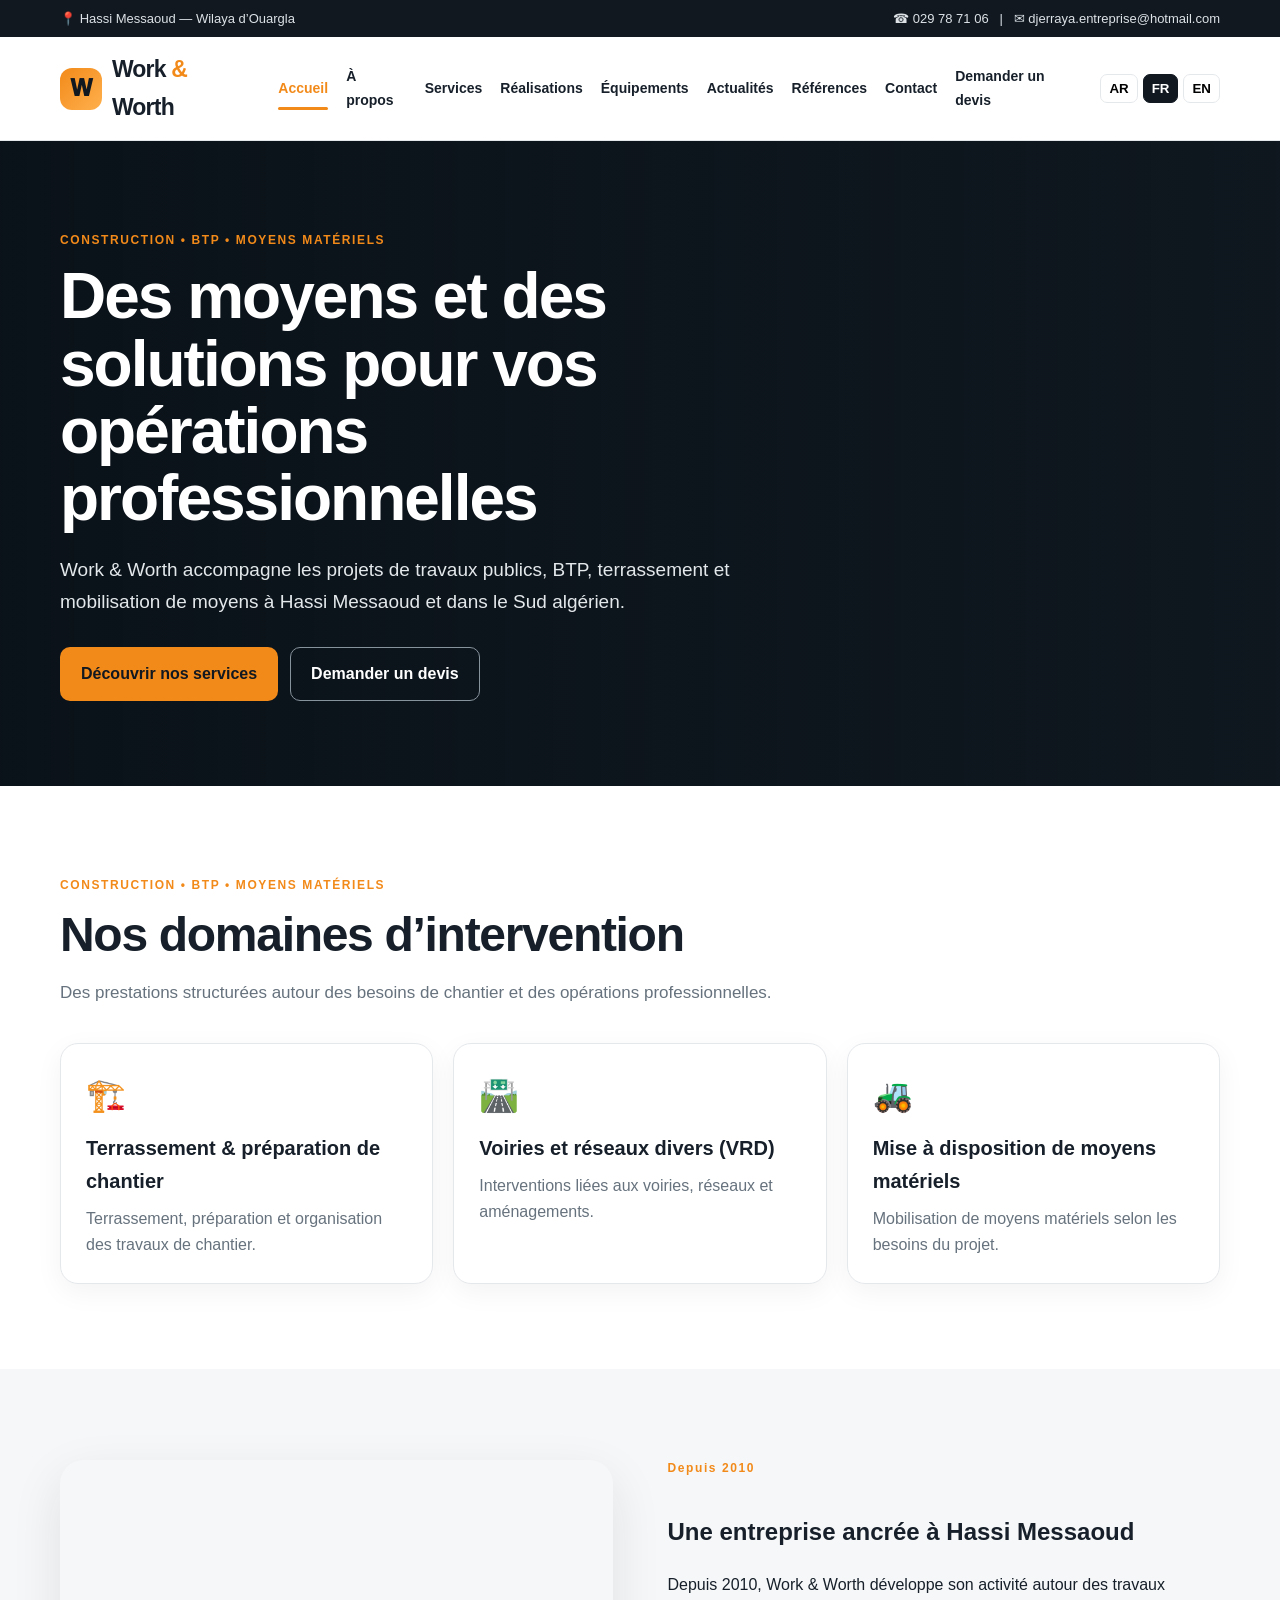
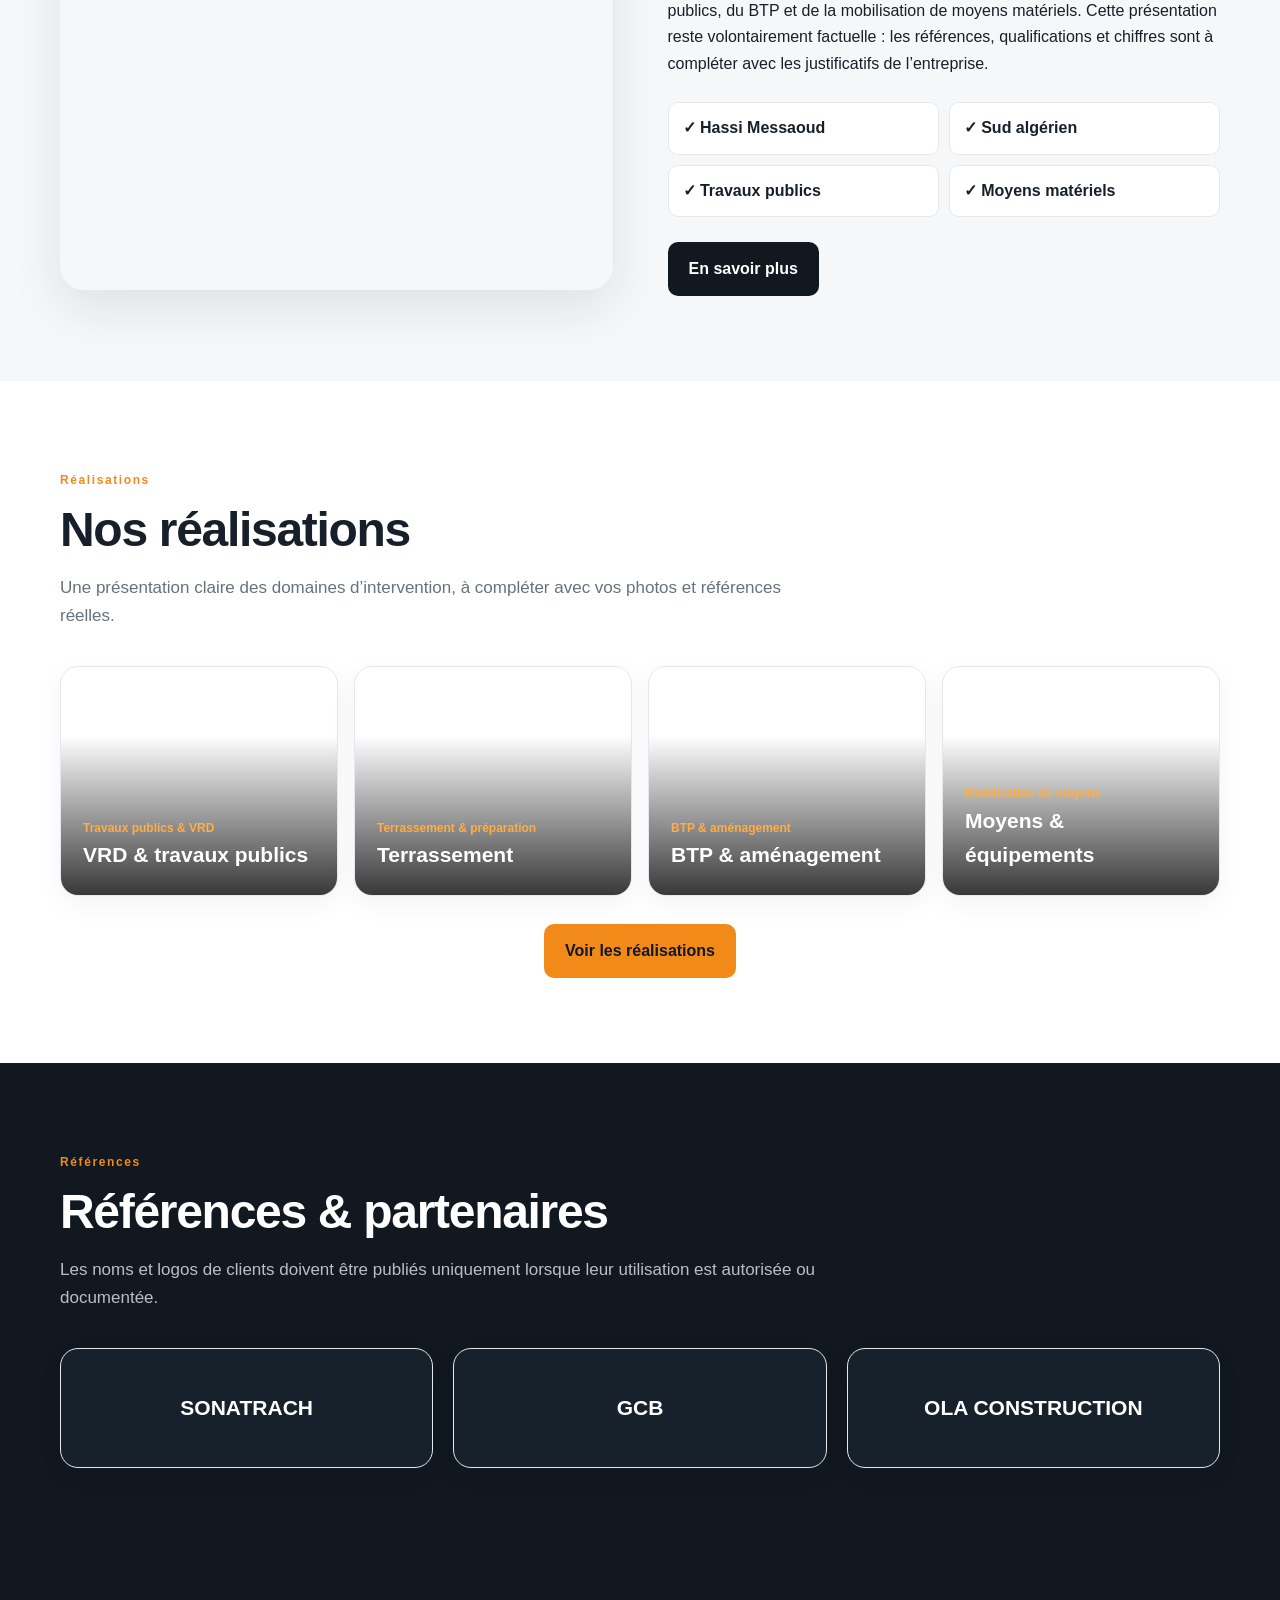
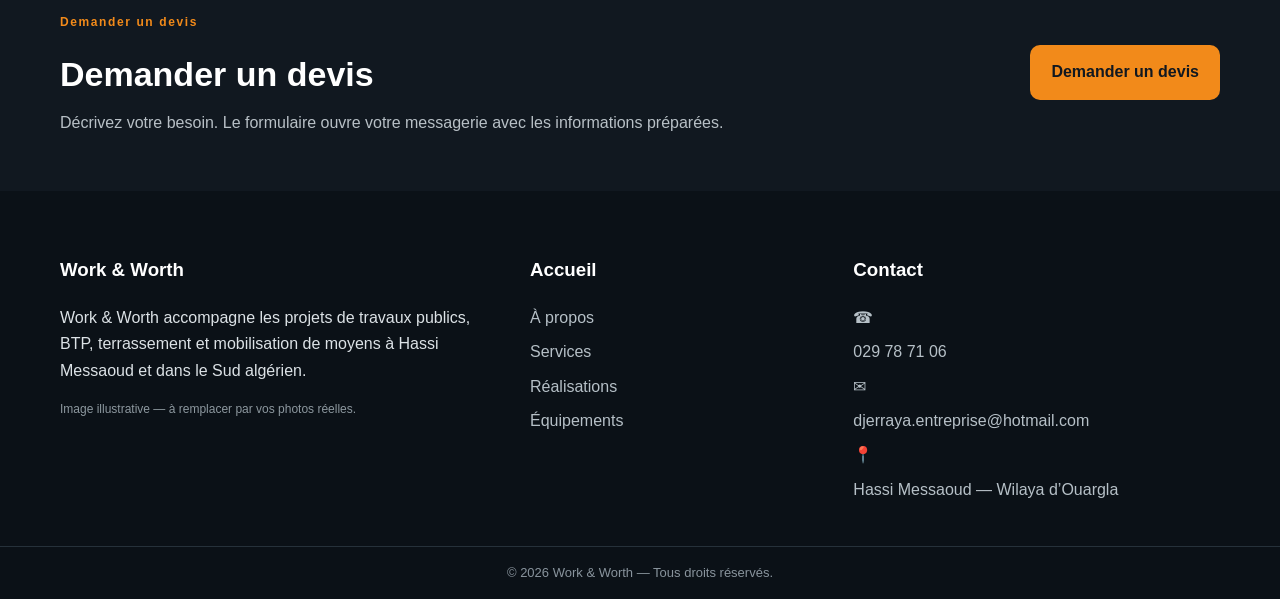
==== commit a462b9e9: "Add files via upload" ====
--- a/index.html
+++ b/index.html
@@ -1,39 +1 @@
-<!doctype html>
-<html lang="fr"><head><meta charset="utf-8"><meta name="viewport" content="width=device-width,initial-scale=1">
-<meta name="description" content="Work & Worth — Construction, BTP, équipements et services professionnels à Hassi Messaoud.">
-<title>Work & Worth</title><link rel="icon" href="assets/logo.png"><link rel="stylesheet" href="style.css"></head><body>
-<div class="topline"><div class="container topflex"><span>📍 Hassi Messaoud — Wilaya d'Ouargla</span><span>☎ 029-78-71-06 &nbsp; | &nbsp; ✉ djerraya.entreprise@hotmail.com</span></div></div>
-<header><div class="container nav"><a class="logo" href="index.html"><img src="assets/logo.png" alt="Work & Worth"></a><button class="hamb" aria-label="Menu">☰</button><nav>
-    <a href="index.html" data-i18n="nav_home"></a>
-    <a href="a-propos.html" data-i18n="nav_about"></a>
-    <a href="services.html" data-i18n="nav_services"></a>
-    <a href="realisations.html" data-i18n="nav_projects"></a>
-    <a href="equipements.html" data-i18n="nav_equipment"></a>
-    <a href="actualites.html" data-i18n="nav_news"></a>
-    <a href="clients.html" data-i18n="nav_clients"></a>
-    <a href="contact.html" data-i18n="nav_contact"></a>
-    <a class="navquote" href="devis.html" data-i18n="nav_quote"></a>
-    <span class="lang-menu"><button data-lang-btn="ar">AR</button><button data-lang-btn="fr">FR</button><button data-lang-btn="en">EN</button></span>
-    </nav></div></header>
-
-<main>
-<section class="hero"><div class="hero-bg"></div><div class="container hero-inner"><div class="hero-copy">
-<span class="tag" data-i18n="hero_tag"></span><h1 data-i18n="hero_title"></h1><p data-i18n="hero_text"></p>
-<div class="buttons"><a class="btn orange" href="services.html" data-i18n="hero_services"></a><a class="btn outline" href="devis.html" data-i18n="hero_quote"></a></div>
-</div></div></section>
-<section class="numbers"><div class="container number-grid"><div><strong>2010</strong><span data-i18n="stats_year"></span></div><div><strong>+60</strong><span data-i18n="stats_projects"></span></div><div><strong>5ème</strong><span data-i18n="stats_qual"></span></div><div><strong>16+</strong><span data-i18n="stats_exp"></span></div></div></section>
-<section class="section"><div class="container"><div class="heading"><span class="tag" data-i18n="domains"></span><h2 data-i18n="solutions"></h2><p data-i18n="domains_text"></p></div>
-<div class="cards"><article class="card"><div class="card-icon">🏗️</div><h3 data-i18n="tp"></h3><p data-i18n="tp_text"></p><a href="services.html">→</a></article>
-<article class="card"><div class="card-icon">🚜</div><h3 data-i18n="equip"></h3><p data-i18n="equip_text"></p><a href="equipements.html">→</a></article>
-<article class="card"><div class="card-icon">⚙️</div><h3 data-i18n="means"></h3><p data-i18n="means_text"></p><a href="devis.html">→</a></article>
-<article class="card"><div class="card-icon">📋</div><h3 data-i18n="support"></h3><p data-i18n="support_text"></p><a href="contact.html">→</a></article></div></div></section>
-<section class="section split"><div class="container split-grid"><div class="photo"></div><div><span class="tag" data-i18n="about_tag"></span><h2 data-i18n="about_title"></h2><p data-i18n="about_text"></p><div class="checks"><span>✓ Expérience opérationnelle</span><span>✓ Moyens matériels</span><span>✓ Réactivité terrain</span><span>✓ Engagement qualité</span></div><a class="btn darkbtn" href="a-propos.html" data-i18n="learn"></a></div></div></section>
-<section class="section"><div class="container"><div class="heading"><span class="tag" data-i18n="achievements"></span><h2 data-i18n="ach_title"></h2></div><div class="projects">
-<a class="project" href="realisations.html"><span data-i18n="project1"></span><b>Aménagement & VRD</b></a><a class="project" href="realisations.html"><span data-i18n="project2"></span><b>Construction</b></a><a class="project" href="realisations.html"><span data-i18n="project3"></span><b>Préparation de chantier</b></a></div><div class="center"><a class="btn orange" href="realisations.html" data-i18n="all_projects"></a></div></div></section>
-<section class="section dark-section"><div class="container"><div class="heading light"><span class="tag" data-i18n="clients"></span><h2 data-i18n="clients_title"></h2><p data-i18n="clients_text"></p></div><div class="client-grid">
-<a class="client-card" href="clients.html">SONATRACH</a><a class="client-card" href="clients.html">GCB</a><a class="client-card" href="clients.html">OLA CONSTRUCTION</a><a class="client-card" href="clients.html">HASSI MESSAOUD</a></div></div></section>
-<section class="section"><div class="container"><div class="heading"><h2 data-i18n="video_title"></h2><p data-i18n="video_note"></p></div><div class="video-box"><video controls preload="metadata"><source src="assets/videos/video1.mp4" type="video/mp4"></video></div></div></section>
-<section class="cta"><div class="container cta-inner"><div><span class="tag" data-i18n="cta_tag"></span><h2 data-i18n="cta_title"></h2><p data-i18n="cta_text"></p></div><a class="btn orange" href="devis.html" data-i18n="nav_quote"></a></div></section>
-</main>
-<footer><div class="container footergrid"><div><img src="assets/logo.png" alt="Work & Worth" class="flogo"><p data-i18n="footer_tag"></p></div><div><b data-i18n="footer_nav"></b><a href="a-propos.html" data-i18n="nav_about"></a><a href="services.html" data-i18n="nav_services"></a><a href="realisations.html" data-i18n="nav_projects"></a><a href="equipements.html" data-i18n="nav_equipment"></a><a href="clients.html" data-i18n="nav_clients"></a></div><div><b data-i18n="footer_contact"></b><span>Hassi Messaoud — Ouargla</span><span>029-78-71-06</span><span>djerraya.entreprise@hotmail.com</span></div></div><div class="copy" data-i18n="rights"></div></footer>
-<script src="script.js"></script></body></html>+<!doctype html><html lang="fr"><head><meta charset="utf-8"><meta name="viewport" content="width=device-width,initial-scale=1"><meta name="description" content="Work & Worth — BTP, travaux publics, équipements et moyens professionnels à Hassi Messaoud."><meta name="theme-color" content="#f28a1a"><title>Accueil | Work & Worth</title><link rel="stylesheet" href="style.css"></head><body><div class="topline"><div class="container topflex"><span>📍 <span data-i18n="location"></span></span><span>☎ <span data-i18n="phone"></span> &nbsp; | &nbsp; ✉ <span data-i18n="email"></span></span></div></div><header><div class="container nav"><a class="logo" href="index.html" aria-label="Work & Worth"><span class="logo-mark">W</span><span>Work <em>&amp;</em> Worth</span></a><button class="hamb" aria-label="Menu">☰</button><nav><a href="index.html" data-i18n="home"></a><a href="a-propos.html" data-i18n="about"></a><a href="services.html" data-i18n="services"></a><a href="realisations.html" data-i18n="projects"></a><a href="equipements.html" data-i18n="equipment"></a><a href="actualites.html" data-i18n="news"></a><a href="clients.html" data-i18n="clients"></a><a href="contact.html" data-i18n="contact"></a><a href="devis.html" data-i18n="quote"></a><span class="langs"><button data-lang="ar">AR</button><button data-lang="fr">FR</button><button data-lang="en">EN</button></span></nav></div></header><main class=""><section class="hero"><div class="container"><div class="hero-copy"><span class="tag" data-i18n="tag"></span><h1 data-i18n="hero"></h1><p data-i18n="herotxt"></p><div class="buttons"><a class="btn orange" href="services.html" data-i18n="discover"></a><a class="btn outline" href="devis.html" data-i18n="quote"></a></div></div></div></section><section class="section"><div class="container"><div class="heading"><span class="tag" data-i18n="tag"></span><h2 data-i18n="servicesTitle"></h2><p data-i18n="servicesTxt"></p></div><div class="cards"><article class="card"><div class="card-body"><div class="icon">🏗️</div><h3 data-i18n="service1"></h3><p>Terrassement, préparation et organisation des travaux de chantier.</p></div></article><article class="card"><div class="card-body"><div class="icon">🛣️</div><h3 data-i18n="service2"></h3><p>Interventions liées aux voiries, réseaux et aménagements.</p></div></article><article class="card"><div class="card-body"><div class="icon">🚜</div><h3 data-i18n="service4"></h3><p>Mobilisation de moyens matériels selon les besoins du projet.</p></div></article></div></div></section><section class="section split"><div class="container split-grid"><div class="photo"></div><div><span class="tag" data-i18n="since"></span><h2 data-i18n="aboutTitle"></h2><p data-i18n="aboutTxt"></p><div class="checks"><div>✓ Hassi Messaoud</div><div>✓ Sud algérien</div><div>✓ Travaux publics</div><div>✓ Moyens matériels</div></div><a class="btn dark" href="a-propos.html" data-i18n="learn"></a></div></div></section><section class="section"><div class="container"><div class="heading"><span class="tag" data-i18n="projects"></span><h2 data-i18n="projectsTitle"></h2><p data-i18n="projectsTxt"></p></div><div class="projects"><a class="project" href="realisations.html"><span data-i18n="project1"></span><b>VRD &amp; travaux publics</b></a><a class="project" href="realisations.html"><span data-i18n="project2"></span><b>Terrassement</b></a><a class="project" href="realisations.html"><span data-i18n="project3"></span><b>BTP &amp; aménagement</b></a><a class="project" href="equipements.html"><span data-i18n="project4"></span><b>Moyens &amp; équipements</b></a></div><div class="center"><a class="btn orange" href="realisations.html" data-i18n="view"></a></div></div></section><section class="section dark-section"><div class="container"><div class="heading"><span class="tag" data-i18n="clients"></span><h2 data-i18n="clientsTitle"></h2><p data-i18n="clientsTxt"></p></div><div class="ref-grid"><a class="ref-card" href="clients.html">SONATRACH</a><a class="ref-card" href="clients.html">GCB</a><a class="ref-card" href="clients.html">OLA CONSTRUCTION</a></div></div></section><section class="cta"><div class="container cta-inner"><div><span class="tag" data-i18n="quote"></span><h2 data-i18n="quoteTitle"></h2><p data-i18n="quoteTxt"></p></div><a class="btn orange" href="devis.html" data-i18n="quote"></a></div></section></main><footer><div class="container footergrid"><div><h3>Work &amp; Worth</h3><p data-i18n="herotxt"></p><div class="credit" data-i18n="illustrative"></div></div><div><h3 data-i18n="home"></h3><a href="a-propos.html" data-i18n="about"></a><a href="services.html" data-i18n="services"></a><a href="realisations.html" data-i18n="projects"></a><a href="equipements.html" data-i18n="equipment"></a></div><div><h3 data-i18n="contact"></h3><a href="tel:+21329787106">☎ <span data-i18n="phone"></span></a><a href="mailto:djerraya.entreprise@hotmail.com">✉ <span data-i18n="email"></span></a><span>📍 <span data-i18n="location"></span></span></div></div><div class="copy"><div class="container" data-i18n="rights"></div></div></footer><script src="script.js"></script></body></html>
--- a/style.css
+++ b/style.css
@@ -1,3 +1,3 @@
-
-:root{--orange:#f28c28;--dark:#121820;--dark2:#1c2630;--light:#f5f7f8;--text:#26323b;--muted:#6c7780;--white:#fff;--border:#e3e7ea;--shadow:0 14px 35px rgba(10,20,30,.10)}
-*{box-sizing:border-box}html{scroll-behavior:smooth}body{margin:0;font-family:Arial,Helvetica,sans-serif;color:var(--text);background:#fff;line-height:1.65}body.rtl{direction:rtl;text-align:right}a{color:inherit;text-decoration:none}.container{width:min(1180px,92%);margin:auto}.topline{background:#0c1116;color:#dfe5e9;font-size:13px}.topflex{display:flex;justify-content:space-between;gap:20px;padding:8px 0;flex-wrap:wrap}header{position:sticky;top:0;z-index:50;background:#fff;border-bottom:1px solid var(--border);box-shadow:0 4px 18px rgba(0,0,0,.05)}.nav{min-height:78px;display:flex;align-items:center;gap:25px}.logo img{height:58px;width:auto;display:block}.nav nav{margin-left:auto;display:flex;align-items:center;gap:18px;flex-wrap:wrap;font-size:14px;font-weight:700}.rtl .nav nav{margin-left:0;margin-right:auto}.nav nav>a:hover{color:var(--orange)}.navquote{background:var(--orange);color:#fff!important;padding:10px 14px;border-radius:6px}.lang{border:1px solid var(--border);border-radius:6px;padding:7px 10px;cursor:pointer;white-space:nowrap}.hamb{display:none;border:0;background:none;font-size:28px;margin-left:auto}.rtl .hamb{margin-left:0;margin-right:auto}.hero{min-height:570px;position:relative;display:flex;align-items:center;overflow:hidden;background:linear-gradient(110deg,#111a22 0%,#26343f 55%,#101820 100%);color:#fff}.hero-bg{position:absolute;inset:0;background:radial-gradient(circle at 75% 35%,rgba(242,140,40,.25),transparent 35%),linear-gradient(120deg,transparent,rgba(0,0,0,.25))}.hero-inner{position:relative;z-index:2}.hero-copy{max-width:730px;padding:70px 0}.tag{display:inline-block;color:var(--orange);font-weight:800;letter-spacing:1px;font-size:12px}.hero h1{font-size:clamp(40px,6vw,72px);line-height:1.05;margin:15px 0}.hero h1 em{color:var(--orange);font-style:normal}.hero p{font-size:19px;color:#dbe1e5;max-width:650px}.buttons{display:flex;gap:12px;flex-wrap:wrap;margin-top:25px}.btn{display:inline-block;padding:13px 20px;border-radius:6px;font-weight:800;border:1px solid transparent}.orange{background:var(--orange);color:#fff}.outline{border-color:#fff;color:#fff}.darkbtn{background:var(--dark);color:#fff}.section{padding:78px 0}.heading{text-align:center;max-width:800px;margin:0 auto 38px}.heading h2,.section h2{font-size:clamp(28px,4vw,44px);line-height:1.15;margin:8px 0 14px;color:var(--dark)}.heading p{color:var(--muted)}.numbers{background:var(--orange);color:#fff}.number-grid{display:grid;grid-template-columns:repeat(4,1fr);padding:26px 0;text-align:center}.number-grid strong{display:block;font-size:30px}.number-grid span{font-size:13px}.cards{display:grid;grid-template-columns:repeat(4,1fr);gap:20px}.card,.project-card,.equip-card,.client-card,.contact-card{border:1px solid var(--border);border-radius:10px;background:#fff;box-shadow:var(--shadow);overflow:hidden}.card{padding:25px}.card-icon{font-size:34px}.card h3{margin:12px 0 8px}.card p{color:var(--muted);font-size:14px}.card a{font-weight:800;color:var(--orange)}.split{background:var(--light)}.split-grid{display:grid;grid-template-columns:1fr 1fr;gap:55px;align-items:center}.photo{min-height:390px;border-radius:12px;background:linear-gradient(135deg,#303d47,#17212a);box-shadow:var(--shadow);position:relative;overflow:hidden}.photo:after{content:"WORK & WORTH";position:absolute;bottom:20px;left:20px;color:#fff;font-weight:900;font-size:24px}.checks{display:grid;grid-template-columns:1fr 1fr;gap:10px;margin:22px 0}.dark-section{background:var(--dark);color:#fff}.dark-section h2{color:#fff}.projects{display:grid;grid-template-columns:repeat(3,1fr);gap:20px}.project{min-height:280px;padding:25px;display:flex;flex-direction:column;justify-content:end;border-radius:10px;background:linear-gradient(145deg,#36434e,#151d24);color:#fff}.project span{color:var(--orange);font-weight:800}.project b{font-size:25px}.center{text-align:center;margin-top:28px}.cta{padding:50px 0;background:var(--orange);color:#fff}.cta-inner{display:flex;align-items:center;justify-content:space-between;gap:25px}.cta h2{margin:5px 0;font-size:38px}.cta .tag{color:#fff}.cta .orange{background:#fff;color:var(--dark)}footer{background:#0c1116;color:#dfe5e9;padding-top:55px}.footergrid{display:grid;grid-template-columns:1.4fr 1fr 1fr;gap:35px;padding-bottom:35px}.footergrid b{display:block;color:#fff;margin-bottom:12px}.footergrid a,.footergrid span{display:block;margin:6px 0;color:#b8c1c7}.flogo{height:55px}.copy{text-align:center;border-top:1px solid #28323a;padding:15px;font-size:12px;color:#88939b}.pagehero{padding:75px 0;background:linear-gradient(120deg,#17212a,#303c46);color:#fff}.pagehero h1{font-size:52px;margin:5px 0}.pagehero p{color:#d7dee2}.grid3{display:grid;grid-template-columns:repeat(3,1fr);gap:22px}.grid2{display:grid;grid-template-columns:repeat(2,1fr);gap:22px}.project-card img,.equip-card img{width:100%;height:210px;object-fit:cover;background:#e9eef1}.project-card .inside,.equip-card .inside,.client-card{padding:20px}.equip-visual{height:210px;display:grid;place-items:center;background:linear-gradient(135deg,#e9eef1,#cbd4d9);font-size:75px}.client-grid{display:grid;grid-template-columns:repeat(4,1fr);gap:18px}.client-card{min-height:130px;display:grid;place-items:center;text-align:center;font-weight:900;font-size:18px;color:#26323b}.client-card small{display:block;color:var(--muted);font-size:11px;font-weight:500;margin-top:5px}.video-box{background:#000;border-radius:10px;overflow:hidden}.video-box video{width:100%;display:block}.form{max-width:800px;margin:auto}.formgrid{display:grid;grid-template-columns:1fr 1fr;gap:15px}.form input,.form textarea,.form select{width:100%;padding:13px;border:1px solid var(--border);border-radius:6px;font:inherit}.form textarea{min-height:160px}.full{grid-column:1/-1}.notice{background:#fff7ed;border:1px solid #ffd7ad;padding:15px;border-radius:7px;color:#7a4b16}.lang-menu{display:flex;gap:6px;align-items:center}.lang-menu button{border:1px solid var(--border);background:#fff;padding:6px 8px;border-radius:5px;cursor:pointer}.lang-menu button.active{background:var(--orange);color:#fff;border-color:var(--orange)}[data-lang]{cursor:pointer}.rtl .hero-copy{margin-right:0}.rtl .pagehero{text-align:right}@media(max-width:950px){.nav nav{display:none;position:absolute;top:78px;left:0;right:0;background:#fff;padding:20px;box-shadow:0 10px 25px rgba(0,0,0,.12);flex-direction:column;align-items:stretch}.nav nav.open{display:flex}.hamb{display:block}.cards{grid-template-columns:repeat(2,1fr)}.number-grid{grid-template-columns:repeat(2,1fr);gap:20px}.split-grid,.grid3,.projects{grid-template-columns:1fr}.client-grid{grid-template-columns:repeat(2,1fr)}.footergrid{grid-template-columns:1fr 1fr}.cta-inner{flex-direction:column;align-items:flex-start}}@media(max-width:600px){.topflex{font-size:11px}.logo img{height:48px}.hero{min-height:500px}.hero h1{font-size:42px}.cards,.grid2,.client-grid,.footergrid,.formgrid{grid-template-columns:1fr}.checks{grid-template-columns:1fr}.section{padding:55px 0}.pagehero h1{font-size:40px}}
+:root{--ink:#17202a;--muted:#66727d;--orange:#f28a1a;--orange2:#ffad45;--light:#f6f7f8;--line:#e5e8eb;--white:#fff;--shadow:0 18px 50px rgba(17,28,38,.10);--radius:18px}*{box-sizing:border-box}html{scroll-behavior:smooth}body{margin:0;font-family:Inter,Segoe UI,Arial,sans-serif;color:var(--ink);background:#fff;line-height:1.65}a{color:inherit;text-decoration:none}img{max-width:100%;display:block}.container{width:min(1160px,92%);margin:auto}.topline{background:#111820;color:#dce2e6;font-size:13px}.topflex{display:flex;justify-content:space-between;gap:20px;padding:8px 0}header{position:sticky;top:0;z-index:20;background:rgba(255,255,255,.96);backdrop-filter:blur(12px);border-bottom:1px solid var(--line)}.nav{min-height:78px;display:flex;align-items:center;justify-content:space-between;gap:24px}.logo{display:flex;align-items:center;gap:10px;font-weight:900;font-size:23px;letter-spacing:-.8px}.logo-mark{width:42px;height:42px;border-radius:12px;background:linear-gradient(135deg,var(--orange),#ffb04d);display:grid;place-items:center;color:#111820;font-weight:950}.logo em{font-style:normal;color:var(--orange)}nav{display:flex;align-items:center;gap:18px;font-size:14px;font-weight:700}nav a{padding:28px 0;position:relative}nav a:hover,nav a.active{color:var(--orange)}nav a.active:after{content:"";position:absolute;left:0;right:0;bottom:18px;height:3px;background:var(--orange);border-radius:5px}.navquote{background:var(--orange);color:#111820!important;padding:11px 16px!important;border-radius:10px}.navquote:after{display:none}.langs{display:flex;gap:5px}.langs button{border:1px solid var(--line);background:#fff;border-radius:7px;padding:6px 8px;font-weight:800;cursor:pointer}.langs button.active{background:#111820;color:#fff;border-color:#111820}.hamb{display:none;border:0;background:transparent;font-size:29px}.hero{min-height:590px;display:grid;align-items:center;position:relative;overflow:hidden;background:#101820;color:#fff}.hero:before{content:"";position:absolute;inset:0;background:linear-gradient(90deg,rgba(10,18,25,.94),rgba(10,18,25,.52),rgba(10,18,25,.20)),url('https://commons.wikimedia.org/wiki/Special:FilePath/Hassi-Messaoud-Base%20de%20Vie%201.jpg') center/cover}.hero .container{position:relative;z-index:1}.hero-copy{max-width:720px;padding:85px 0}.tag{display:inline-block;color:var(--orange);font-size:12px;font-weight:900;letter-spacing:1.6px;margin-bottom:13px}.hero h1{font-size:clamp(38px,5vw,66px);line-height:1.05;margin:0 0 22px;letter-spacing:-2px}.hero p{font-size:19px;color:#e3e8eb;max-width:690px}.buttons{display:flex;gap:12px;flex-wrap:wrap;margin-top:30px}.btn{display:inline-flex;align-items:center;justify-content:center;padding:13px 20px;border-radius:10px;font-weight:850;border:1px solid transparent;cursor:pointer}.orange{background:var(--orange);color:#111820}.outline{border-color:#87939c;color:#fff}.dark{background:#111820;color:#fff}.section{padding:85px 0}.light{background:var(--light)}.section.alt{background:var(--light)}.heading{max-width:760px;margin-bottom:36px}.heading h2,.page-head h1{font-size:clamp(30px,4vw,48px);line-height:1.1;margin:0 0 12px;letter-spacing:-1.3px}.heading p,.page-head p{color:var(--muted);font-size:17px}.page-head{padding:75px 0 45px;background:linear-gradient(135deg,#f7f8f9,#fff)}.page-head .tag{margin-bottom:8px}.cards{display:grid;grid-template-columns:repeat(3,1fr);gap:20px}.card,.project,.equip-card,.news-card,.ref-card{background:#fff;border:1px solid var(--line);border-radius:var(--radius);overflow:hidden;box-shadow:0 8px 28px rgba(17,28,38,.05);transition:.2s}.card:hover,.project:hover,.equip-card:hover,.news-card:hover{transform:translateY(-4px);box-shadow:var(--shadow)}.card-body{padding:25px}.icon{font-size:32px}.card h3{margin:10px 0 8px;font-size:20px}.card p{margin:0;color:var(--muted)}.split{background:var(--light)}.split-grid{display:grid;grid-template-columns:1fr 1fr;gap:55px;align-items:center}.photo{min-height:430px;border-radius:24px;background:url('https://commons.wikimedia.org/wiki/Special:FilePath/Hassi%20Messaoud%20Base%20de%20Vie%202.jpg') center/cover;box-shadow:var(--shadow)}.checks{display:grid;grid-template-columns:1fr 1fr;gap:10px;margin:25px 0}.checks div{background:#fff;border:1px solid var(--line);padding:12px 14px;border-radius:10px;font-weight:700}.projects{display:grid;grid-template-columns:repeat(4,1fr);gap:16px}.project{min-height:230px;display:flex;flex-direction:column;justify-content:flex-end;padding:22px;color:#fff;background-size:cover;background-position:center;position:relative}.project:before{content:"";position:absolute;inset:0;background:linear-gradient(transparent 30%,rgba(0,0,0,.78))}.project>*{position:relative}.project:nth-child(1){background-image:url('https://commons.wikimedia.org/wiki/Special:FilePath/Road%20construction%20and%20repairing.jpg')}.project:nth-child(2){background-image:url('https://commons.wikimedia.org/wiki/Special:FilePath/Dump%20Trucks%20troubleshooting%20%40%20Portcity.jpg')}.project:nth-child(3){background-image:url('https://commons.wikimedia.org/wiki/Special:FilePath/Bulldozer%20at%20work%20(d8b5981).jpg')}.project:nth-child(4){background-image:url('https://commons.wikimedia.org/wiki/Special:FilePath/Dump%20truck%20on%20haul%20road%20through%20the%20prairie%20heading%20to%20berm%20construction%20area.%20(72b620fc-4796-4b38-aa39-87b0022f7ab0).JPG')}.project span{font-size:12px;color:var(--orange2);font-weight:900}.project b{font-size:21px}.equipment-grid,.news-grid,.ref-grid{display:grid;grid-template-columns:repeat(3,1fr);gap:20px}.equip-card img,.news-card img{width:100%;height:210px;object-fit:cover}.equip-body,.news-body,.ref-card{padding:22px}.equip-body h3,.news-body h3{margin:0 0 5px}.equip-body p,.news-body p{color:var(--muted);margin:0}.dark-section{background:#111820;color:#fff}.dark-section .heading p{color:#b8c0c6}.ref-card{background:#17212b;color:#fff;text-align:center;font-size:21px;font-weight:900;min-height:120px;display:grid;place-items:center}.cta{background:#111820;color:#fff;padding:55px 0}.cta-inner{display:flex;align-items:center;justify-content:space-between;gap:30px}.cta h2{margin:0 0 8px;font-size:34px}.cta p{margin:0;color:#b8c0c6}.contact-grid{display:grid;grid-template-columns:.8fr 1.2fr;gap:25px}.contact-card,.form-card{border:1px solid var(--line);border-radius:var(--radius);padding:28px;background:#fff;box-shadow:0 8px 28px rgba(17,28,38,.05)}.contact-item{padding:15px 0;border-bottom:1px solid var(--line)}.contact-item:last-child{border-bottom:0}.contact-item b{display:block;margin-bottom:4px}.contact-item span{color:var(--muted)}label{display:block;font-weight:800;font-size:14px;margin:0 0 7px}input,textarea{width:100%;padding:13px 14px;border:1px solid #d6dce0;border-radius:10px;font:inherit;margin-bottom:18px;background:#fff}textarea{min-height:160px;resize:vertical}.note{font-size:13px;color:var(--muted)}footer{background:#0b1117;color:#dce2e6;padding:45px 0 0}.footergrid{display:grid;grid-template-columns:1.2fr .8fr 1fr;gap:30px;padding-bottom:35px}.footergrid h3{color:#fff}.footergrid a,.footergrid span{display:block;margin:8px 0;color:#b6c0c7}.copy{border-top:1px solid #26313a;padding:15px 0;color:#89949d;font-size:13px;text-align:center}.credit{font-size:12px;color:#8d989f;margin-top:15px}.center{text-align:center;margin-top:28px}.media{border-radius:20px;overflow:hidden;background:#111820}.media img{width:100%;height:460px;object-fit:cover}.small-grid{display:grid;grid-template-columns:repeat(2,1fr);gap:20px}.small-grid img{height:280px;width:100%;object-fit:cover;border-radius:16px}.badge{display:inline-block;background:#fff1df;color:#9a5700;padding:5px 9px;border-radius:99px;font-size:12px;font-weight:900}.rtl-note{direction:rtl}
+@media(max-width:980px){nav{gap:11px;font-size:13px}.cards,.equipment-grid,.news-grid{grid-template-columns:repeat(2,1fr)}.projects{grid-template-columns:repeat(2,1fr)}.contact-grid,.split-grid{grid-template-columns:1fr}.footergrid{grid-template-columns:1fr 1fr}.hero{min-height:540px}}
+@media(max-width:760px){.topflex{display:block;text-align:center}.topflex span{display:block}.nav{min-height:68px}.hamb{display:block}nav{display:none;position:absolute;top:68px;left:4%;right:4%;background:#fff;border:1px solid var(--line);border-radius:14px;padding:12px;box-shadow:var(--shadow);flex-direction:column;align-items:stretch}nav.open{display:flex}nav a{padding:11px 12px}nav a.active:after{display:none}.navquote{margin-top:5px;text-align:center}.langs{justify-content:center}.hero h1{font-size:40px}.hero-copy{padding:70px 0}.section{padding:65px 0}.cards,.equipment-grid,.news-grid,.projects,.small-grid{grid-template-columns:1fr}.checks{grid-template-columns:1fr}.cta-inner{display:block}.cta .btn{margin-top:20px}.footergrid{grid-template-columns:1fr}.photo{min-height:300px}.media img{height:300px}}
